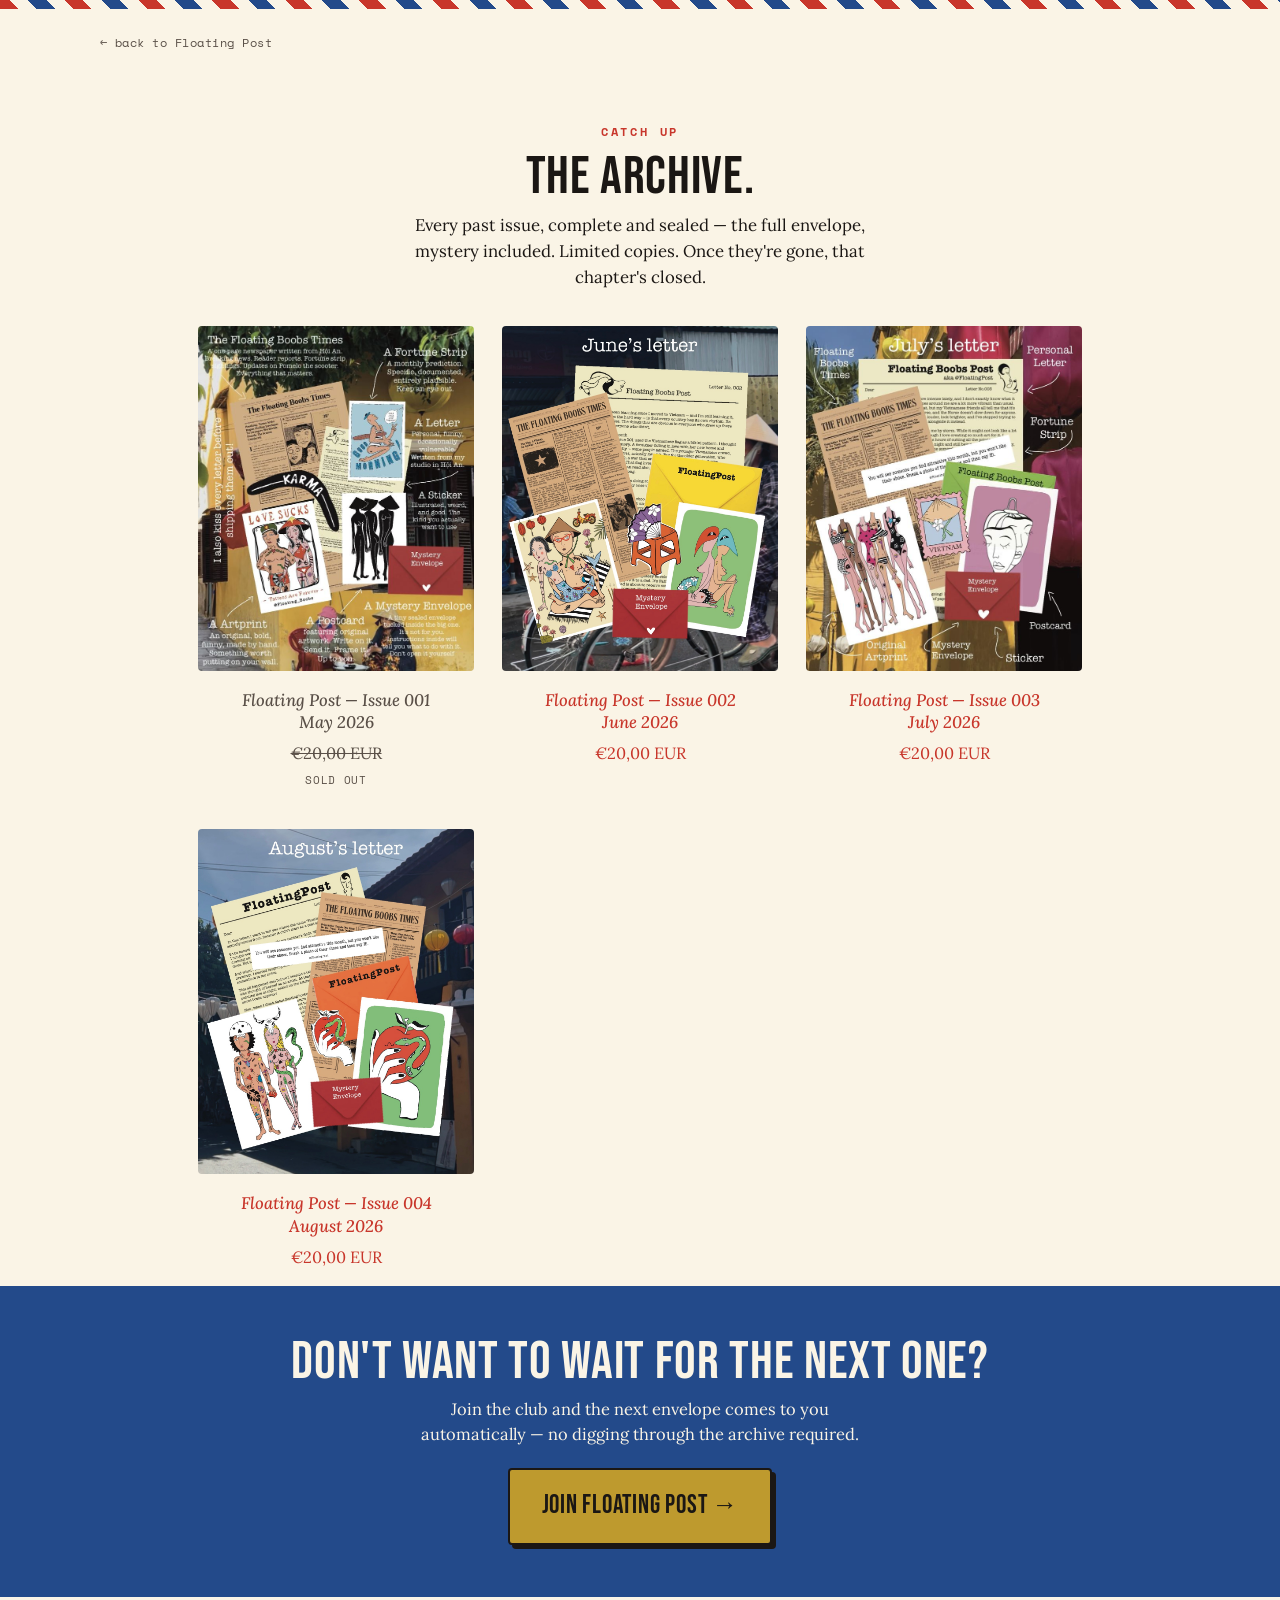
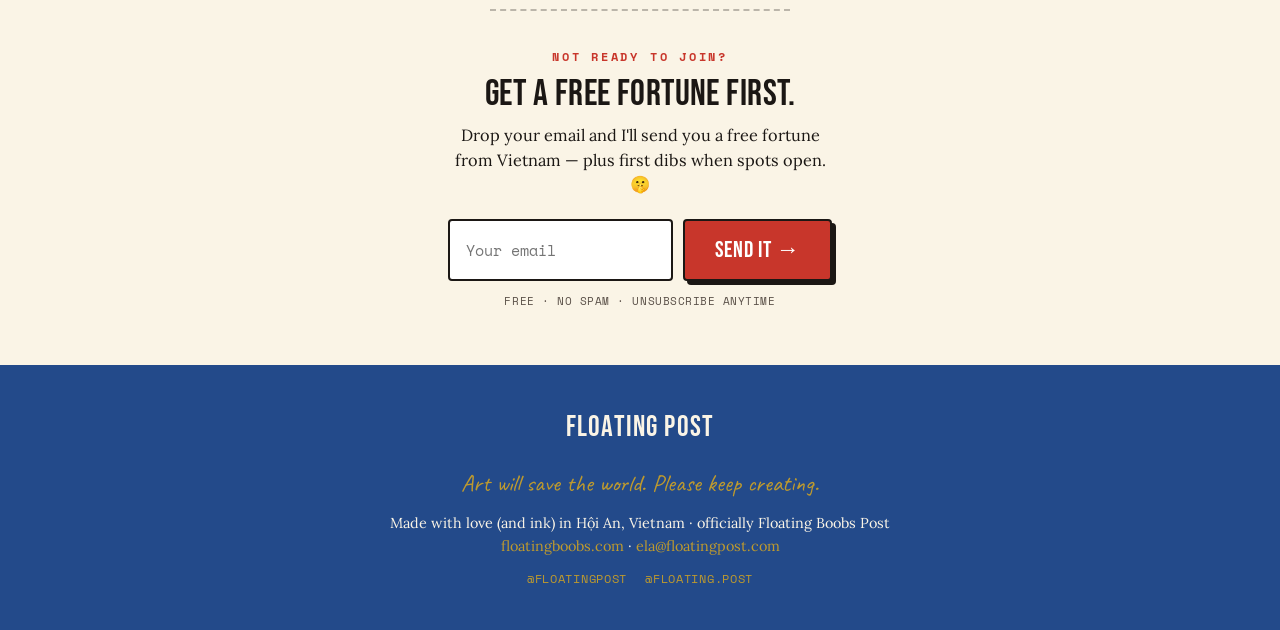
==== archive.html @ c18ba259 "Redesign archive grid to match Tiny Post shop layout Replaces the bordered, boxed-shadow archive car" ====
<!DOCTYPE html>
<html lang="en">
<head>
<meta charset="UTF-8">
<meta name="viewport" content="width=device-width, initial-scale=1.0">
<title>The Archive — past issues | Floating Post</title>
<meta name="description" content="Every past issue of Floating Post, complete and sealed — while stock lasts.">
<link rel="preconnect" href="https://fonts.googleapis.com">
<link rel="preconnect" href="https://fonts.gstatic.com" crossorigin>
<link href="https://fonts.googleapis.com/css2?family=Bebas+Neue&family=Caveat:wght@500;700&family=Lora:ital,wght@0,400;0,500;1,400&family=Space+Mono:wght@400;700&display=swap" rel="stylesheet">
<!-- Facebook Pixel -->
<script>
!function(f,b,e,v,n,t,s){if(f.fbq)return;n=f.fbq=function(){n.callMethod?
n.callMethod.apply(n,arguments):n.queue.push(arguments)};if(!f._fbq)f._fbq=n;
n.push=n;n.loaded=!0;n.version='2.0';n.queue=[];t=b.createElement(e);t.async=!0;
t.src=v;s=b.getElementsByTagName(e)[0];s.parentNode.insertBefore(t,s)}(window,document,'script',
'https://connect.facebook.net/en_US/fbevents.js');
fbq('init','4510568505845101');fbq('track','PageView');
</script>
<noscript><img height="1" width="1" style="display:none" src="https://www.facebook.com/tr?id=4510568505845101&ev=PageView&noscript=1"/></noscript>
<!-- End Facebook Pixel -->
<!-- Google Analytics -->
<script async src="https://www.googletagmanager.com/gtag/js?id=G-TF8GHZBKS1"></script>
<script>
window.dataLayer = window.dataLayer || [];
function gtag(){dataLayer.push(arguments);}
gtag('js', new Date());
gtag('config', 'G-TF8GHZBKS1');
</script>
<!-- End Google Analytics -->
<link rel="stylesheet" href="styles.css">
<style>
.back-link{display:inline-flex;align-items:center;gap:6px;font-family:'Space Mono',monospace;font-size:.78rem;letter-spacing:.04em;text-decoration:none;color:var(--soft);}
.back-link:hover{color:var(--red);}
.archive-bridge{background:var(--blue);color:var(--paper);padding:52px 0;text-align:center;}
.archive-bridge h2{color:var(--paper);margin:0 0 10px;}
.archive-bridge p{max-width:44ch;margin:0 auto 22px;font-size:1.03rem;line-height:1.5;}
</style>
</head>
<body>

<div class="airmail" aria-hidden="true"></div>

<div class="wrap" style="padding:18px 0 0;">
  <a class="back-link" href="index.html">← back to Floating Post</a>
</div>

<!-- ARCHIVE — past issues, sold individually while stock lasts -->
<!-- TO ADD A NEW ISSUE EACH MONTH: copy one .archive-card block below, update the image src,
     issue number, month, teaser line, stock count, and Stripe link. No CSS edit needed —
     the grid re-flows on its own as cards are added. -->
<section style="padding:60px 0 16px;" id="archive">
  <div class="wrap" style="max-width:980px;">
    <div style="text-align:center;margin-bottom:6px;">
      <span class="eyebrow">catch up</span>
      <h2 style="margin:8px 0 10px;">The Archive.</h2>
      <p style="max-width:48ch;margin:0 auto;font-size:1.05rem;line-height:1.55;">Every past issue, complete and sealed — the full envelope, mystery included. Limited copies. Once they're gone, that chapter's closed.</p>
    </div>

    <div class="archive-grid">

      <div class="archive-card archive-card--sold">
        <img class="archive-img" src="archive-001.jpg" alt="Floating Post Issue 001 contents — May 2026, sold out">
        <h3 class="archive-title">Floating Post — Issue 001<br>May 2026</h3>
        <p class="archive-price">&euro;20,00 EUR</p>
        <p class="archive-status">Sold out</p>
      </div>

      <a class="archive-card" href="https://buy.stripe.com/7sY7sM0uA4tccPR2YxcQU0m" target="_blank" data-checkout="archive-002">
        <img class="archive-img" src="archive-002.jpg" alt="Floating Post Issue 002 contents — June 2026">
        <h3 class="archive-title">Floating Post — Issue 002<br>June 2026</h3>
        <p class="archive-price">&euro;20,00 EUR</p>
      </a>

      <a class="archive-card" href="https://buy.stripe.com/9B66oIcdi5xg4jl7eNcQU0l" target="_blank" data-checkout="archive-003">
        <img class="archive-img" src="archive-003.jpg" alt="Floating Post Issue 003 contents — July 2026">
        <h3 class="archive-title">Floating Post — Issue 003<br>July 2026</h3>
        <p class="archive-price">&euro;20,00 EUR</p>
      </a>

      <a class="archive-card" href="https://buy.stripe.com/fZu8wQdhm7Fo0352YxcQU0k" target="_blank" data-checkout="archive-004">
        <img class="archive-img" src="archive-004.jpg" alt="Floating Post Issue 004 contents — August 2026">
        <h3 class="archive-title">Floating Post — Issue 004<br>August 2026</h3>
        <p class="archive-price">&euro;20,00 EUR</p>
      </a>

    </div>
  </div>
</section>

<!-- BRIDGE — pull archive browsers into the subscription -->
<section class="archive-bridge">
  <div class="wrap">
    <h2>Don't want to wait for the next one?</h2>
    <p>Join the club and the next envelope comes to you automatically — no digging through the archive required.</p>
    <a class="btn btn--gold" href="index.html#top" data-checkout="archive-to-subscribe">Join Floating Post →</a>
  </div>
</section>

<!-- QUIET EMAIL NET — the ONLY email form. demoted, below the buy. -->
<section style="background:var(--paper);padding:12px 0 56px;">
  <div class="wrap" style="max-width:480px;text-align:center;">
    <hr class="perf">
    <span class="eyebrow">not ready to join?</span>
    <h2 style="margin:8px 0 12px;white-space:nowrap;font-size:clamp(1.5rem,6.2vw,2.3rem);">Get a free fortune first.</h2>
    <p style="font-size:1.02rem;line-height:1.5;margin-bottom:22px;">Drop your email and I'll send you a free fortune from Vietnam — plus first dibs when spots open. 🤫</p>

    <!-- wired to Kit form 9627464 -->
    <form id="netform" class="net-form" action="https://app.kit.com/forms/9627464/subscriptions" method="post"
          style="display:flex;gap:10px;flex-wrap:wrap;justify-content:center;">
      <input type="email" name="email_address" required placeholder="Your email" aria-label="Your email"
             style="flex:1;min-width:180px;font-family:'Space Mono',monospace;font-size:.95rem;padding:14px 16px;border:2.5px solid var(--ink);border-radius:4px;background:#fff;color:var(--ink);">
      <button type="submit" class="btn btn--red">Send it →</button>
    </form>

    <div class="btn-sub" style="margin-top:12px;">free · no spam · unsubscribe anytime</div>
  </div>
</section>

<footer>
  <div class="fw">Floating Post</div>
  <p class="hand" style="margin-top:12px;font-size:1.5rem;color:var(--gold);">Art will save the world. Please keep creating.</p>
  <p style="margin-top:10px;">Made with love (and ink) in Hội An, Vietnam · officially Floating Boobs Post</p>
  <p><a href="https://floatingboobs.com">floatingboobs.com</a> · <a href="mailto:ela@floatingpost.com">ela@floatingpost.com</a></p>
  <div class="social">
    <a href="https://instagram.com/floatingpost" target="_blank">@floatingpost</a>
    <a href="https://tiktok.com/@floating.post" target="_blank">@floating.post</a>
  </div>
</footer>

<script>
  document.querySelectorAll('[data-checkout]').forEach(function(el){
    el.addEventListener('click',function(){ if(window.fbq) fbq('track','InitiateCheckout',{content_name:el.getAttribute('data-checkout')}); });
  });
  var nf=document.getElementById('netform');
  if(nf){nf.addEventListener('submit',function(){ if(window.fbq) fbq('track','Lead'); });}
</script>
</body>
</html>
---- styles.css ----
:root{--paper:#FAF4E6;--paper2:#F1E6CC;--ink:#1B1714;--soft:#5A5048;--red:#C8362B;--blue:#234A8A;--gold:#BE9A2E;--max:1080px;}
*,*::before,*::after{box-sizing:border-box;margin:0;padding:0;}
html{overflow-x:clip;}
body{font-family:'Lora',Georgia,serif;background:var(--paper);color:var(--ink);font-size:18px;line-height:1.6;-webkit-font-smoothing:antialiased;}
@supports(padding: max(0px)){
  body{padding-left:max(0px, env(safe-area-inset-left));padding-right:max(0px, env(safe-area-inset-right));}
}
img{max-width:100%;display:block;}
a{color:inherit;}
h1,h2{font-family:'Bebas Neue',Impact,sans-serif;font-weight:400;line-height:.9;letter-spacing:.012em;}
h1{font-size:clamp(3.4rem,9.5vw,6.4rem);}
h2{font-size:clamp(2.2rem,5vw,3.4rem);}
@media(max-width:600px){
  h1{font-size:clamp(2.4rem,8vw,3.4rem);}
  .eyebrow{letter-spacing:.12em;}
}
.wrap{max-width:var(--max);margin:0 auto;padding:0 48px;}
@media(max-width:860px){.wrap{padding:0 32px;}}
@media(max-width:600px){.wrap{padding:0 32px;}}
@media(max-width:400px){.wrap{padding:0 28px;}}
.eyebrow{font-family:'Space Mono',monospace;font-size:.72rem;letter-spacing:.24em;text-transform:uppercase;color:var(--red);font-weight:700;}
.hand{font-family:'Caveat',cursive;}
.hero-spec{font-family:'Space Mono',monospace;font-size:.82rem;letter-spacing:.05em;color:var(--soft);margin:12px 0 0;line-height:1.55;}
.hero-punch{font-family:'Caveat',cursive;font-size:1.75rem;color:var(--red);margin:8px 0 2px;line-height:1;}
.hero-intro{font-family:'Caveat',cursive;font-size:1.7rem;line-height:1.2;color:var(--ink);margin:14px 0 0;max-width:30ch;}

.airmail{height:9px;background:repeating-linear-gradient(45deg,var(--red) 0 13px,var(--paper) 13px 26px,var(--blue) 26px 39px,var(--paper) 39px 52px);}

/* nav */
nav{display:flex;align-items:center;justify-content:space-between;padding:16px 48px;max-width:var(--max);margin:0 auto;}
@media(max-width:860px){nav{padding:16px 32px;}}
@media(max-width:600px){nav{padding:14px 32px;}}
@media(max-width:400px){nav{padding:12px 28px;}}
.wordmark{font-family:'Bebas Neue',sans-serif;font-size:1.6rem;letter-spacing:.05em;text-decoration:none;line-height:1;}
.wordmark small{display:block;font-family:'Space Mono',monospace;font-size:.5rem;letter-spacing:.16em;color:var(--soft);text-transform:uppercase;margin-top:2px;}
.hero-title{font-family:'Bebas Neue',sans-serif;font-size:clamp(2.4rem,7vw,3.6rem);line-height:.92;letter-spacing:.02em;margin:0 0 4px;color:var(--ink);}
.linkcta{font-family:'Space Mono',monospace;font-weight:700;font-size:.82rem;letter-spacing:.04em;text-decoration:none;border-bottom:2px solid var(--red);padding-bottom:2px;}

/* buttons */
.btn{display:inline-flex;align-items:center;justify-content:center;gap:.4em;font-family:'Bebas Neue',sans-serif;font-size:1.45rem;letter-spacing:.03em;text-decoration:none;cursor:pointer;border:2.5px solid var(--ink);padding:15px 30px;border-radius:4px;background:var(--paper);color:var(--ink);transition:transform .12s,box-shadow .12s;box-shadow:4px 4px 0 var(--ink);}
.btn:hover{transform:translate(-2px,-2px);box-shadow:6px 6px 0 var(--ink);}
.btn:active{transform:translate(2px,2px);box-shadow:1px 1px 0 var(--ink);}
.btn:focus-visible{outline:3px solid var(--blue);outline-offset:3px;}
.btn--red{background:var(--red);color:#fff;}
.btn--gold{background:var(--gold);color:var(--ink);font-size:1.6rem;padding:16px 32px;}
.btn-sub{font-family:'Space Mono',monospace;font-size:.66rem;letter-spacing:.05em;color:var(--soft);margin-top:8px;text-transform:uppercase;}

/* hero */
.hero{padding-top:40px;padding-bottom:60px;}
.hero-grid{display:grid;grid-template-columns:1.08fr .92fr;gap:48px;align-items:center;}
.hero h1 .red{color:var(--red);}
.hero-lead{font-size:1.22rem;line-height:1.5;max-width:34ch;margin:.45em 0 1.2em;}

/* envelope capture (signature) */
.envelope{position:relative;background:#fff;border:2.5px solid var(--ink);border-radius:5px;box-shadow:7px 7px 0 var(--ink);padding:22px;max-width:480px;}
.envelope::before{content:"";position:absolute;inset:7px;border:1.5px dashed rgba(27,23,20,.25);border-radius:3px;pointer-events:none;}
.env-stamp{position:absolute;top:-14px;right:18px;width:62px;height:74px;background:var(--red);color:#fff;border:2px dashed #fff;outline:2.5px solid var(--ink);display:flex;flex-direction:column;align-items:center;justify-content:center;transform:rotate(4deg);font-family:'Bebas Neue',sans-serif;line-height:.85;text-align:center;}
.env-stamp b{font-size:1.5rem;}
.env-stamp span{font-family:'Space Mono',monospace;font-size:.42rem;letter-spacing:.1em;margin-top:3px;}
.env-label{font-family:'Caveat',cursive;font-size:1.5rem;margin-bottom:10px;}
.hero-secondary{margin-top:16px;font-size:.98rem;}
.hero-secondary a{color:var(--red);font-weight:600;text-decoration:underline;text-underline-offset:3px;}

.hero-img-wrap{position:relative;}
.hero-img{border:3px solid var(--ink);box-shadow:10px 10px 0 var(--ink);width:100%;object-fit:cover;}
.hero-tag{position:absolute;bottom:-15px;left:-12px;background:var(--paper);border:2.5px solid var(--ink);font-family:'Space Mono',monospace;font-size:.64rem;font-weight:700;text-transform:uppercase;letter-spacing:.08em;padding:7px 11px;transform:rotate(-2deg);}
.postmark{position:absolute;top:-26px;right:-14px;width:112px;height:112px;transform:rotate(8deg);}
.postmark text{font-family:'Space Mono',monospace;font-weight:700;fill:var(--blue);}

@media(max-width:860px){
  .hero-grid{grid-template-columns:1fr;gap:28px;}
  .hero-img-wrap{order:-1;max-width:440px;margin:0 auto;}
  .hero-img{max-height:42vh;object-position:center 20%;}
  .postmark{right:6px;top:-22px;}
  .hero-lead{max-width:none;}
}
@media(max-width:560px){
  body{font-size:17px;}
  .hero{padding:28px 0 48px;}
  .hero-lead{font-size:1.05rem;word-break:break-word;overflow-wrap:break-word;}
  .net-form .btn{width:100%;}
  .net-form input{min-width:0;width:100%;}
  .net-form{flex-direction:column;}
  .envelope{padding:18px 16px;}
  .btn{padding:14px 20px;}
  .btn--gold{font-size:1.3rem;padding:14px 20px;}
}

/* price */
.pricing{background:var(--blue);color:var(--paper);padding:70px 0;}
.price-card{max-width:720px;margin:0 auto;background:var(--paper);color:var(--ink);border-radius:6px;display:grid;grid-template-columns:1fr 1fr;overflow:hidden;box-shadow:8px 8px 0 rgba(0,0,0,.35);}
.price-left{padding:32px 28px;}
.price-amt{font-family:'Bebas Neue',sans-serif;font-size:5.2rem;line-height:.8;}
.price-amt sup{font-size:1.9rem;vertical-align:super;}
.price-cad{font-family:'Space Mono',monospace;font-size:.72rem;letter-spacing:.08em;text-transform:uppercase;color:var(--soft);margin-top:6px;}
.price-feat{list-style:none;margin-top:16px;}
.price-feat li{font-size:.95rem;padding:7px 0;border-bottom:1px dotted var(--ink);display:flex;gap:10px;}
.price-feat li::before{content:"✶";color:var(--gold);}
.price-right{padding:32px 28px;background:var(--paper2);border-left:3px solid var(--ink);text-align:center;display:flex;flex-direction:column;justify-content:center;}
.badge{font-family:'Space Mono',monospace;font-size:.66rem;letter-spacing:.08em;text-transform:uppercase;color:var(--red);border:2px solid var(--red);padding:5px 10px;display:inline-block;margin:0 auto 16px;border-radius:3px;}
.guarantee{margin-top:16px;border-left:3px solid var(--gold);padding-left:14px;font-size:.9rem;text-align:left;}
.price-try{margin-top:16px;padding-top:16px;border-top:2px solid var(--ink);}
@media(max-width:680px){.price-card{grid-template-columns:1fr;}.price-right{border-left:none;border-top:3px solid var(--ink);}.price-amt{font-size:4.2rem;}}
@media(max-width:480px){.price-left{padding:24px 18px;}.price-right{padding:24px 18px;}}

/* consolidated offer card (box + payment in one) */
.offer-card{max-width:500px;margin:0 auto;background:var(--paper);color:var(--ink);border-radius:6px;padding:30px 30px 32px;box-shadow:8px 8px 0 rgba(0,0,0,.35);text-align:center;}
.offer-card .price-feat{text-align:left;margin:0;}
.offer-card .price-feat li:last-child{border-bottom:none;}
.offer-meta{font-family:'Space Mono',monospace;font-size:.72rem;letter-spacing:.06em;text-transform:uppercase;color:var(--soft);margin:16px 0 6px;}
.offer-card .badge{margin:14px auto 16px;}
.offer-try{margin-top:20px;padding-top:16px;border-top:1px dotted var(--ink);font-size:.92rem;}
.offer-try a{color:var(--red);font-weight:600;text-decoration:underline;text-underline-offset:3px;}
@media(max-width:480px){.offer-card{padding:24px 20px 28px;}}

footer{background:var(--blue);color:var(--paper);text-align:center;padding:40px 24px;font-size:.9rem;}
@media(max-width:480px){footer{padding:32px 20px;}}
footer a{color:var(--gold);text-decoration:none;}
footer .fw{font-family:'Bebas Neue',sans-serif;font-size:1.8rem;letter-spacing:.04em;}
.social{display:inline-flex;gap:18px;font-family:'Space Mono',monospace;font-size:.74rem;letter-spacing:.06em;text-transform:uppercase;margin-top:12px;}
@media(prefers-reduced-motion:reduce){.btn{transition:none;}}

/* slideshow */
.hero-slideshow{padding-top:32px;}
.hero-row{display:grid;grid-template-columns:1fr .82fr;gap:48px;align-items:center;}
.hero-copy{text-align:left;}
.hero-copy h1{font-size:clamp(1.9rem,3.2vw,2.9rem);line-height:.95;}
.hero-copy .hero-lead{max-width:42ch;margin:14px 0 22px;}
.hero-cta{display:flex;flex-direction:column;gap:9px;align-items:flex-start;}
.hero-feat{max-width:340px;margin:10px 0 0;}
.hero-feat li{font-size:.9rem;padding:6px 0;}
@media(max-width:860px){.hero-feat{margin:10px auto 0;text-align:left;}}
.hero-cta .btn{width:100%;max-width:270px;font-size:1.05rem;padding:10px 20px;box-shadow:3px 3px 0 var(--ink);}
.hero-cta .btn--gold{font-size:1.1rem;padding:11px 20px;}
.hero-envelopes{display:flex;flex-direction:row;gap:6px;flex-wrap:nowrap;align-items:flex-start;justify-content:flex-start;}
.hero-env{display:block;flex:1 1 0;max-width:none;min-width:0;line-height:0;transition:transform .12s;}
.hero-env img{width:100%;height:auto;display:block;}
.hero-env--4th{display:none;}
.hero-env:hover{transform:translateY(-3px);}
.hero-env:active{transform:translateY(0);}
.hero-cta .btn:hover{box-shadow:5px 5px 0 var(--ink);}
@media(max-width:860px){
  .hero-row{grid-template-columns:1fr;gap:30px;}
  .hero-copy{text-align:center;max-width:600px;margin:0 auto;}
  .hero-copy .hero-lead{margin-left:auto;margin-right:auto;}
  .hero-cta{align-items:center;}
  .hero-cta .btn{max-width:320px;}
  .hero-envelopes{flex-direction:row;flex-wrap:wrap;justify-content:center;gap:8px;}
  .hero-env{flex:0 0 46%;max-width:46%;}
  .hero-env--4th{display:block;}
}
.slideshow{position:relative;max-width:420px;margin:0 auto;}
.slideshow-frame{position:relative;background:var(--paper2);overflow:hidden;border-radius:3px;aspect-ratio:4/5;}
.ship-notice{font-family:'Space Mono',monospace;font-size:.74rem;line-height:1.5;letter-spacing:.02em;text-align:center;color:var(--ink);background:var(--paper2);border-radius:6px;padding:9px 12px;margin-bottom:14px;}
.ship-notice b{color:var(--red);}
.slides{display:flex;height:100%;overflow-x:auto;overflow-y:hidden;touch-action:pan-x;overscroll-behavior-x:contain;scroll-snap-type:x mandatory;-webkit-overflow-scrolling:touch;scroll-behavior:smooth;scrollbar-width:none;-ms-overflow-style:none;}
.slides::-webkit-scrollbar{display:none;}
.slide{flex:0 0 100%;width:100%;min-width:0;max-width:100%;height:100%;box-sizing:border-box;scroll-snap-align:start;scroll-snap-stop:always;}
.slide img,.slide video{width:100%;height:100%;object-fit:cover;background:var(--paper2);display:block;-webkit-user-drag:none;user-select:none;pointer-events:none;}
.slide-cap{position:absolute;left:0;right:0;bottom:0;background:linear-gradient(transparent,rgba(27,23,20,.82));color:var(--paper);font-family:'Space Mono',monospace;font-size:.7rem;letter-spacing:.05em;text-transform:uppercase;padding:34px 16px 14px;}
.slide-nav{position:absolute;top:50%;transform:translateY(-50%);background:var(--paper);border:2.5px solid var(--ink);width:40px;height:40px;border-radius:50%;font-family:'Bebas Neue',sans-serif;font-size:1.5rem;line-height:1;cursor:pointer;display:flex;align-items:center;justify-content:center;box-shadow:3px 3px 0 var(--ink);z-index:3;color:var(--ink);}
.slide-nav:active{box-shadow:1px 1px 0 var(--ink);}
.slide-nav.prev{left:8px;}.slide-nav.next{right:8px;}
.dots{display:flex;gap:9px;justify-content:center;margin-top:18px;}
.dot{width:11px;height:11px;border-radius:50%;border:2px solid var(--ink);background:transparent;cursor:pointer;padding:0;transition:background .2s;}
.dot[aria-selected="true"]{background:var(--red);border-color:var(--red);}
.slideshow .postmark{position:absolute;top:-26px;right:-14px;z-index:4;}
.slideshow .hero-tag{bottom:auto;top:-15px;left:-12px;z-index:4;}
@media(max-width:600px){.slide-nav{width:34px;height:34px;font-size:1.2rem;}}

/* feeling-beat layout */
.smell-grid{display:grid;grid-template-columns:1.1fr .9fr;gap:44px;align-items:start;margin-top:34px;}
.smell-story p{font-size:1.12rem;line-height:1.62;margin-bottom:14px;}
.smell-story p:last-child{margin-bottom:0;}
.inside-card{background:var(--paper);border:2.5px solid var(--ink);border-radius:6px;box-shadow:6px 6px 0 var(--ink);padding:22px 26px 24px;}
.inside-card h3{font-family:'Bebas Neue',sans-serif;font-weight:400;font-size:1.7rem;letter-spacing:.02em;margin-bottom:8px;}
.inside-card .price-feat{margin:0;}
.inside-card .price-feat li:last-child{border-bottom:none;}

/* gift box */
.gift-section{padding:60px 0;}
.gift-card{background:var(--paper);border:2.5px solid var(--ink);border-radius:6px;box-shadow:8px 8px 0 rgba(0,0,0,.35);padding:34px 40px 38px;display:grid;grid-template-columns:1.05fr .95fr;gap:40px;align-items:start;}
.gift-col--text{text-align:left;}
.gift-col--buy{text-align:center;display:flex;flex-direction:column;align-items:center;justify-content:center;}
.gift-card h2{margin:8px 0 14px;font-size:clamp(2.4rem,5vw,3.6rem);}
.gift-card h2 .red{color:var(--red);}
.gift-card p.gift-lead{font-size:1.05rem;line-height:1.55;margin:0 0 16px;}
.gift-card p.gift-sub{font-family:'Space Mono',monospace;font-size:.78rem;letter-spacing:.03em;color:var(--soft);margin:14px 0 0;max-width:320px;}
.gift-details{list-style:none;text-align:left;margin:0;}
.gift-details li{font-size:.92rem;padding:7px 0;border-bottom:1px dotted var(--ink);display:flex;gap:10px;align-items:center;}
.gift-details li::before{content:"✶";color:var(--gold);flex-shrink:0;}
.gift-details li:last-child{border-bottom:none;}
.gift-options{display:flex;gap:10px;justify-content:center;margin-bottom:22px;flex-wrap:wrap;}
.gift-opt{font-family:'Space Mono',monospace;font-size:.85rem;letter-spacing:.03em;background:var(--paper2);border:2.5px solid var(--ink);border-radius:4px;padding:12px 20px;cursor:pointer;transition:background .12s,transform .12s;}
.gift-opt[aria-pressed="true"]{background:var(--gold);}
.gift-opt:active{transform:translate(1px,1px);}
.gift-opt b{display:block;font-family:'Bebas Neue',sans-serif;font-size:1.2rem;letter-spacing:.02em;margin-top:2px;}
.gift-opt.gift-opt--sticker{padding:8px;background:transparent;border:none;}
.gift-opt.gift-opt--sticker img{display:block;width:150px;height:auto;border-radius:6px;transition:transform .12s;}
.gift-opt.gift-opt--sticker[aria-pressed="true"] img{outline:3px solid var(--gold);outline-offset:2px;}
.gift-opt.gift-opt--sticker:active img{transform:translate(1px,1px);}
@media(max-width:760px){
  .gift-card{grid-template-columns:1fr;gap:24px;text-align:center;}
  .gift-col--text{text-align:center;}
  .gift-details{max-width:340px;margin:0 auto;}
}
@media(max-width:480px){.gift-card{padding:26px 20px 28px;}
  .gift-options{flex-wrap:nowrap;gap:8px;}
  .gift-opt.gift-opt--sticker{flex:1;padding:4px;min-width:0;}
  .gift-opt.gift-opt--sticker img{width:100%;}}
.manifesto{max-width:620px;margin:38px auto 0;text-align:center;font-style:italic;font-size:1.08rem;line-height:1.6;color:var(--soft);}
.perf{border:none;border-top:2px dashed var(--ink);opacity:.28;max-width:300px;margin:0 auto 30px;}
@media(max-width:760px){.smell-grid{grid-template-columns:1fr;gap:24px;}}

/* FAQ */
.faq{border-bottom:1px dotted var(--ink);padding:4px 0;}
.faq summary{font-family:'Space Mono',monospace;font-weight:700;font-size:.92rem;letter-spacing:.02em;padding:14px 4px;cursor:pointer;list-style:none;display:flex;justify-content:space-between;align-items:center;gap:12px;}
.faq summary::-webkit-details-marker{display:none;}
.faq summary::after{content:"+";font-family:'Bebas Neue',sans-serif;font-size:1.4rem;color:var(--red);flex-shrink:0;}
.faq[open] summary::after{content:"–";}
.faq p{font-size:.98rem;line-height:1.6;padding:0 4px 16px;color:var(--soft);}

/* maker section (face moved down) */
.maker-grid{display:grid;grid-template-columns:.9fr 1.1fr;gap:42px;align-items:center;}
.maker-grid .hero-img-wrap{max-width:420px;}
.maker-grid .hero-img{max-height:none;}
@media(max-width:760px){.maker-grid{grid-template-columns:1fr;gap:26px;}.maker-grid .hero-img-wrap{order:-1;margin:0 auto;}}

/* archive — past issues, sold individually (plain shop-grid style) */
.archive-grid{display:grid;grid-template-columns:repeat(auto-fit,minmax(260px,1fr));gap:40px 28px;margin-top:36px;}
.archive-card{display:block;text-decoration:none;color:inherit;text-align:center;}
.archive-img{width:100%;aspect-ratio:4/5;object-fit:cover;display:block;border-radius:4px;}
.archive-title{font-family:'Lora',Georgia,serif;font-style:italic;font-weight:500;font-size:1.05rem;line-height:1.35;color:var(--red);margin:18px 0 6px;}
.archive-price{font-family:'Lora',Georgia,serif;font-size:1.02rem;color:var(--red);margin:0;}
.archive-card--sold .archive-title,.archive-card--sold .archive-price{color:var(--soft);}
.archive-card--sold .archive-price{text-decoration:line-through;}
.archive-status{font-family:'Space Mono',monospace;font-size:.68rem;letter-spacing:.06em;text-transform:uppercase;color:var(--soft);margin-top:6px;}
@media(max-width:520px){
  .archive-grid{grid-template-columns:1fr 1fr;gap:32px 16px;}
  .archive-title{font-size:.92rem;margin:12px 0 5px;}
  .archive-price{font-size:.92rem;}
}

/* archive teaser card (homepage) */
.home-archive-card{background:var(--paper);border:2.5px solid var(--ink);border-radius:6px;box-shadow:8px 8px 0 rgba(0,0,0,.35);padding:28px;display:grid;grid-template-columns:.8fr 1.2fr;gap:32px;align-items:center;text-align:left;}
.home-archive-img{border:2.5px solid var(--ink);border-radius:4px;box-shadow:5px 5px 0 var(--ink);aspect-ratio:4/5;object-fit:cover;transform:rotate(-2deg);}
@media(max-width:600px){
  .home-archive-card{grid-template-columns:1fr;text-align:center;padding:24px 20px;}
  .home-archive-img{max-width:180px;margin:0 auto;transform:none;}
}
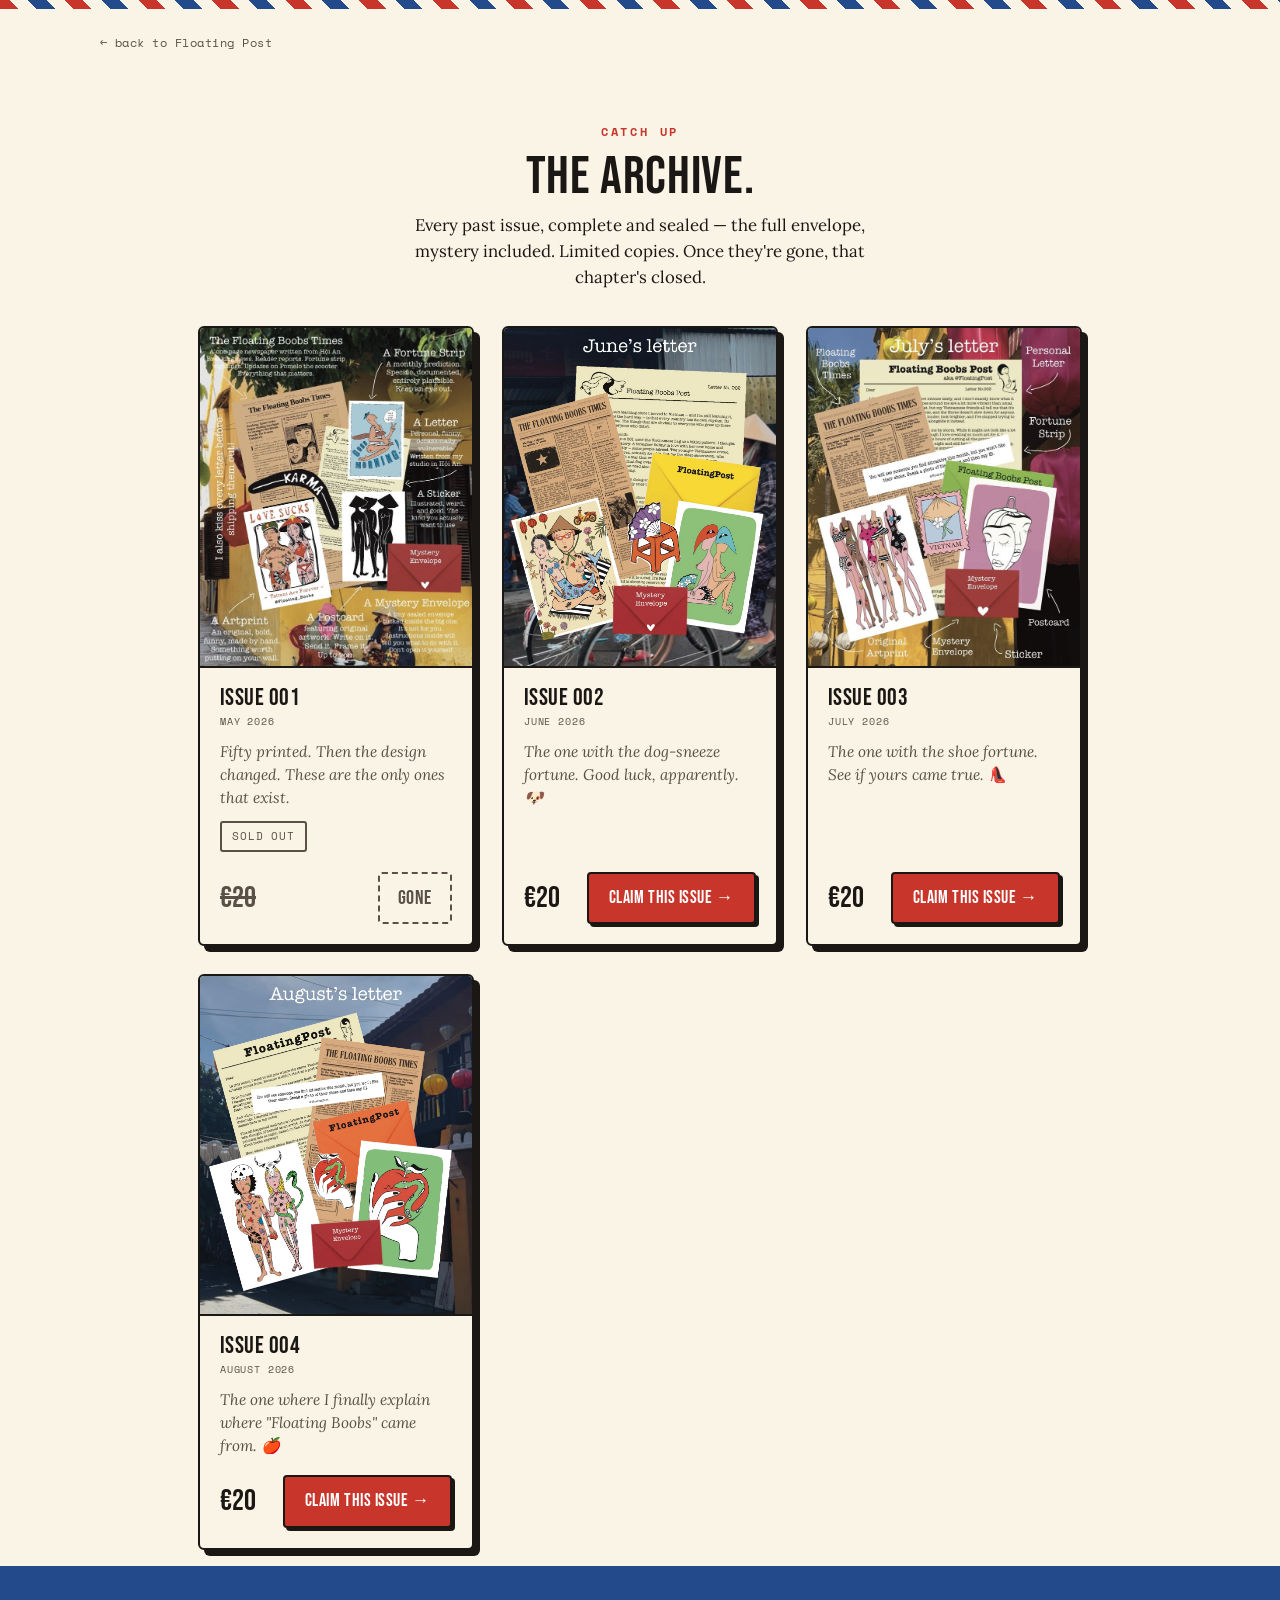
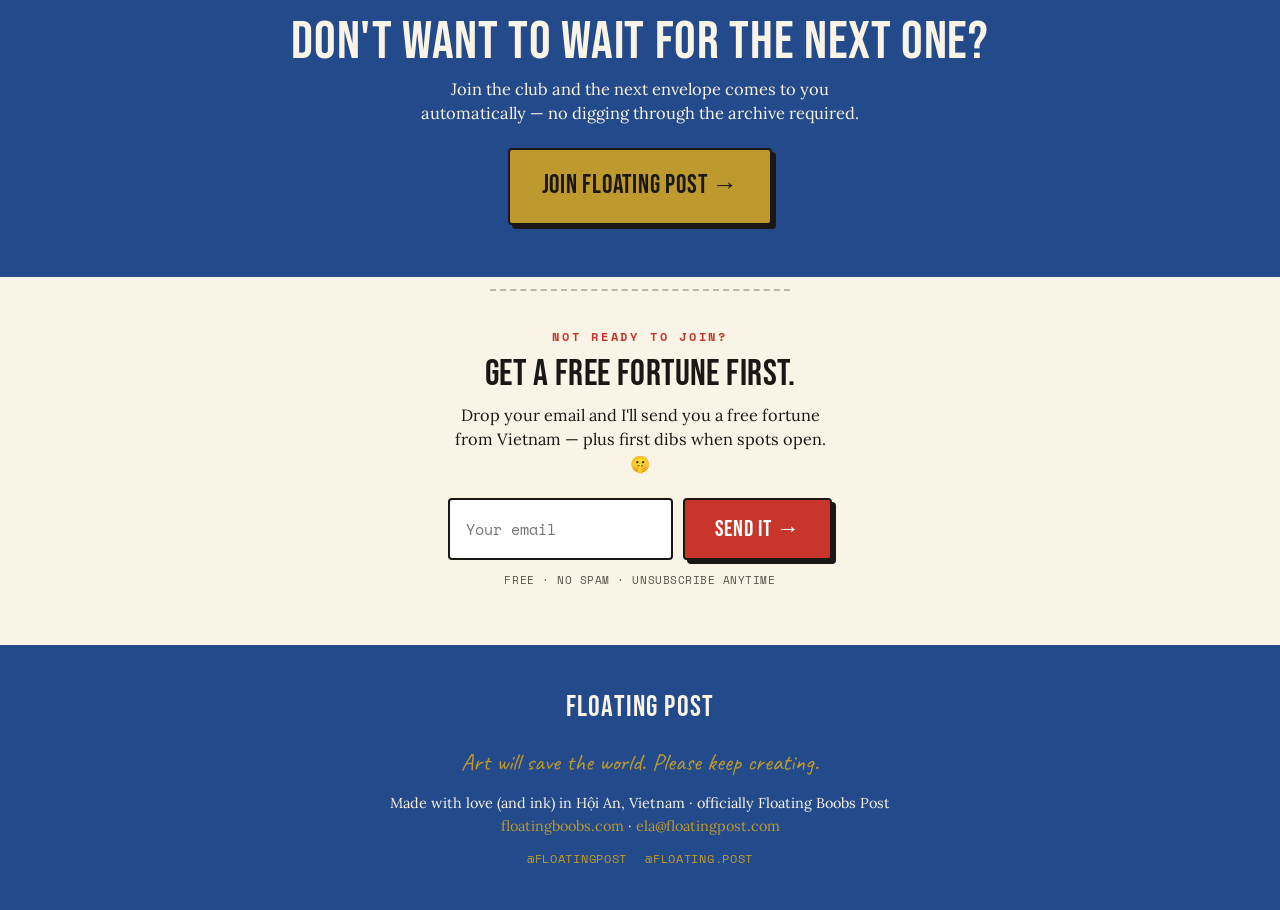
==== commit 81742bb2: "Split archive layout: bordered cards on desktop, shop-style on mobile Restores the original bordered" ====
--- a/archive.html
+++ b/archive.html
@@ -57,31 +57,90 @@
       <p style="max-width:48ch;margin:0 auto;font-size:1.05rem;line-height:1.55;">Every past issue, complete and sealed — the full envelope, mystery included. Limited copies. Once they're gone, that chapter's closed.</p>
     </div>
 
-    <div class="archive-grid">
+    <!-- desktop: bordered cards with teaser copy and a separate buy button -->
+    <div class="archive-grid archive-grid--desktop">
 
       <div class="archive-card archive-card--sold">
         <img class="archive-img" src="archive-001.jpg" alt="Floating Post Issue 001 contents — May 2026, sold out">
-        <h3 class="archive-title">Floating Post — Issue 001<br>May 2026</h3>
-        <p class="archive-price">&euro;20,00 EUR</p>
-        <p class="archive-status">Sold out</p>
+        <div class="archive-body">
+          <span class="archive-issue">Issue 001</span>
+          <span class="archive-month">May 2026</span>
+          <p class="archive-teaser">Fifty printed. Then the design changed. These are the only ones that exist.</p>
+          <span class="badge">Sold out</span>
+          <div class="archive-buy-row">
+            <span class="archive-price">&euro;20</span>
+            <span class="archive-gone">Gone</span>
+          </div>
+        </div>
       </div>
 
-      <a class="archive-card" href="https://buy.stripe.com/7sY7sM0uA4tccPR2YxcQU0m" target="_blank" data-checkout="archive-002">
+      <div class="archive-card">
         <img class="archive-img" src="archive-002.jpg" alt="Floating Post Issue 002 contents — June 2026">
-        <h3 class="archive-title">Floating Post — Issue 002<br>June 2026</h3>
-        <p class="archive-price">&euro;20,00 EUR</p>
+        <div class="archive-body">
+          <span class="archive-issue">Issue 002</span>
+          <span class="archive-month">June 2026</span>
+          <p class="archive-teaser">The one with the dog-sneeze fortune. Good luck, apparently. 🐶</p>
+          <div class="archive-buy-row">
+            <span class="archive-price">&euro;20</span>
+            <a class="btn btn--red" href="https://buy.stripe.com/7sY7sM0uA4tccPR2YxcQU0m" target="_blank" data-checkout="archive-002">Claim this issue &rarr;</a>
+          </div>
+        </div>
+      </div>
+
+      <div class="archive-card">
+        <img class="archive-img" src="archive-003.jpg" alt="Floating Post Issue 003 contents — July 2026">
+        <div class="archive-body">
+          <span class="archive-issue">Issue 003</span>
+          <span class="archive-month">July 2026</span>
+          <p class="archive-teaser">The one with the shoe fortune. See if yours came true. 👠</p>
+          <div class="archive-buy-row">
+            <span class="archive-price">&euro;20</span>
+            <a class="btn btn--red" href="https://buy.stripe.com/9B66oIcdi5xg4jl7eNcQU0l" target="_blank" data-checkout="archive-003">Claim this issue &rarr;</a>
+          </div>
+        </div>
+      </div>
+
+      <div class="archive-card">
+        <img class="archive-img" src="archive-004.jpg" alt="Floating Post Issue 004 contents — August 2026">
+        <div class="archive-body">
+          <span class="archive-issue">Issue 004</span>
+          <span class="archive-month">August 2026</span>
+          <p class="archive-teaser">The one where I finally explain where "Floating Boobs" came from. 🍎</p>
+          <div class="archive-buy-row">
+            <span class="archive-price">&euro;20</span>
+            <a class="btn btn--red" href="https://buy.stripe.com/fZu8wQdhm7Fo0352YxcQU0k" target="_blank" data-checkout="archive-004">Claim this issue &rarr;</a>
+          </div>
+        </div>
+      </div>
+
+    </div>
+
+    <!-- mobile: plain shop-style layout, image + title + price -->
+    <div class="shop-grid">
+
+      <div class="shop-card shop-card--sold">
+        <img class="shop-img" src="archive-001.jpg" alt="Floating Post Issue 001 contents — May 2026, sold out">
+        <h3 class="shop-title">Floating Post — Issue 001<br>May 2026</h3>
+        <p class="shop-price">&euro;20,00 EUR</p>
+        <p class="shop-status">Sold out</p>
+      </div>
+
+      <a class="shop-card" href="https://buy.stripe.com/7sY7sM0uA4tccPR2YxcQU0m" target="_blank" data-checkout="archive-002">
+        <img class="shop-img" src="archive-002.jpg" alt="Floating Post Issue 002 contents — June 2026">
+        <h3 class="shop-title">Floating Post — Issue 002<br>June 2026</h3>
+        <p class="shop-price">&euro;20,00 EUR</p>
       </a>
 
-      <a class="archive-card" href="https://buy.stripe.com/9B66oIcdi5xg4jl7eNcQU0l" target="_blank" data-checkout="archive-003">
-        <img class="archive-img" src="archive-003.jpg" alt="Floating Post Issue 003 contents — July 2026">
-        <h3 class="archive-title">Floating Post — Issue 003<br>July 2026</h3>
-        <p class="archive-price">&euro;20,00 EUR</p>
+      <a class="shop-card" href="https://buy.stripe.com/9B66oIcdi5xg4jl7eNcQU0l" target="_blank" data-checkout="archive-003">
+        <img class="shop-img" src="archive-003.jpg" alt="Floating Post Issue 003 contents — July 2026">
+        <h3 class="shop-title">Floating Post — Issue 003<br>July 2026</h3>
+        <p class="shop-price">&euro;20,00 EUR</p>
       </a>
 
-      <a class="archive-card" href="https://buy.stripe.com/fZu8wQdhm7Fo0352YxcQU0k" target="_blank" data-checkout="archive-004">
-        <img class="archive-img" src="archive-004.jpg" alt="Floating Post Issue 004 contents — August 2026">
-        <h3 class="archive-title">Floating Post — Issue 004<br>August 2026</h3>
-        <p class="archive-price">&euro;20,00 EUR</p>
+      <a class="shop-card" href="https://buy.stripe.com/fZu8wQdhm7Fo0352YxcQU0k" target="_blank" data-checkout="archive-004">
+        <img class="shop-img" src="archive-004.jpg" alt="Floating Post Issue 004 contents — August 2026">
+        <h3 class="shop-title">Floating Post — Issue 004<br>August 2026</h3>
+        <p class="shop-price">&euro;20,00 EUR</p>
       </a>
 
     </div>
--- a/styles.css
+++ b/styles.css
@@ -226,19 +226,37 @@
 .maker-grid .hero-img{max-height:none;}
 @media(max-width:760px){.maker-grid{grid-template-columns:1fr;gap:26px;}.maker-grid .hero-img-wrap{order:-1;margin:0 auto;}}
 
-/* archive — past issues, sold individually (plain shop-grid style) */
-.archive-grid{display:grid;grid-template-columns:repeat(auto-fit,minmax(260px,1fr));gap:40px 28px;margin-top:36px;}
-.archive-card{display:block;text-decoration:none;color:inherit;text-align:center;}
-.archive-img{width:100%;aspect-ratio:4/5;object-fit:cover;display:block;border-radius:4px;}
-.archive-title{font-family:'Lora',Georgia,serif;font-style:italic;font-weight:500;font-size:1.05rem;line-height:1.35;color:var(--red);margin:18px 0 6px;}
-.archive-price{font-family:'Lora',Georgia,serif;font-size:1.02rem;color:var(--red);margin:0;}
-.archive-card--sold .archive-title,.archive-card--sold .archive-price{color:var(--soft);}
-.archive-card--sold .archive-price{text-decoration:line-through;}
-.archive-status{font-family:'Space Mono',monospace;font-size:.68rem;letter-spacing:.06em;text-transform:uppercase;color:var(--soft);margin-top:6px;}
+/* archive — past issues, sold individually */
+/* desktop: bordered cards with teaser copy + separate buy button */
+.archive-grid{display:grid;grid-template-columns:repeat(auto-fit,minmax(260px,1fr));gap:28px;margin-top:36px;}
+.archive-card{background:var(--paper);border:2.5px solid var(--ink);border-radius:6px;box-shadow:6px 6px 0 var(--ink);overflow:hidden;display:flex;flex-direction:column;}
+.archive-img{width:100%;aspect-ratio:4/5;object-fit:cover;display:block;border-bottom:2.5px solid var(--ink);}
+.archive-body{padding:18px 20px 20px;display:flex;flex-direction:column;flex:1;}
+.archive-issue{font-family:'Bebas Neue',sans-serif;font-size:1.5rem;letter-spacing:.02em;line-height:1;}
+.archive-month{display:block;font-family:'Space Mono',monospace;font-size:.64rem;letter-spacing:.08em;text-transform:uppercase;color:var(--soft);margin:4px 0 10px;}
+.archive-teaser{font-size:.96rem;line-height:1.5;margin-bottom:12px;font-style:italic;color:var(--soft);}
+.archive-card .badge{margin:0 0 14px;align-self:flex-start;}
+.archive-buy-row{display:flex;align-items:center;justify-content:space-between;gap:12px;margin-top:auto;padding-top:6px;}
+.archive-price{font-family:'Bebas Neue',sans-serif;font-size:1.9rem;}
+.archive-card--sold .badge{color:var(--soft);border-color:var(--soft);}
+.archive-card--sold .archive-price{color:var(--soft);text-decoration:line-through;}
+.archive-gone{font-family:'Bebas Neue',sans-serif;font-size:1.25rem;letter-spacing:.03em;color:var(--soft);border:2.5px dashed var(--soft);border-radius:4px;padding:8px 18px;}
+.archive-card .btn{font-size:1.1rem;padding:10px 20px;box-shadow:3px 3px 0 var(--ink);}
+.archive-card .btn:hover{box-shadow:5px 5px 0 var(--ink);}
+
+/* mobile: plain shop-style layout, image + title + price */
+.shop-grid{display:none;}
+.shop-card{display:block;text-decoration:none;color:inherit;text-align:center;}
+.shop-img{width:100%;aspect-ratio:4/5;object-fit:cover;display:block;border-radius:4px;}
+.shop-title{font-family:'Lora',Georgia,serif;font-style:italic;font-weight:500;font-size:.92rem;line-height:1.35;color:var(--ink);margin:12px 0 5px;}
+.shop-price{font-family:'Lora',Georgia,serif;font-size:.92rem;color:var(--ink);margin:0;}
+.shop-card--sold .shop-title,.shop-card--sold .shop-price{color:var(--soft);}
+.shop-card--sold .shop-price{text-decoration:line-through;}
+.shop-status{font-family:'Space Mono',monospace;font-size:.68rem;letter-spacing:.06em;text-transform:uppercase;color:var(--soft);margin-top:6px;}
+
 @media(max-width:520px){
-  .archive-grid{grid-template-columns:1fr 1fr;gap:32px 16px;}
-  .archive-title{font-size:.92rem;margin:12px 0 5px;}
-  .archive-price{font-size:.92rem;}
+  .archive-grid--desktop{display:none;}
+  .shop-grid{display:grid;grid-template-columns:1fr 1fr;gap:32px 16px;margin-top:36px;}
 }
 
 /* archive teaser card (homepage) */
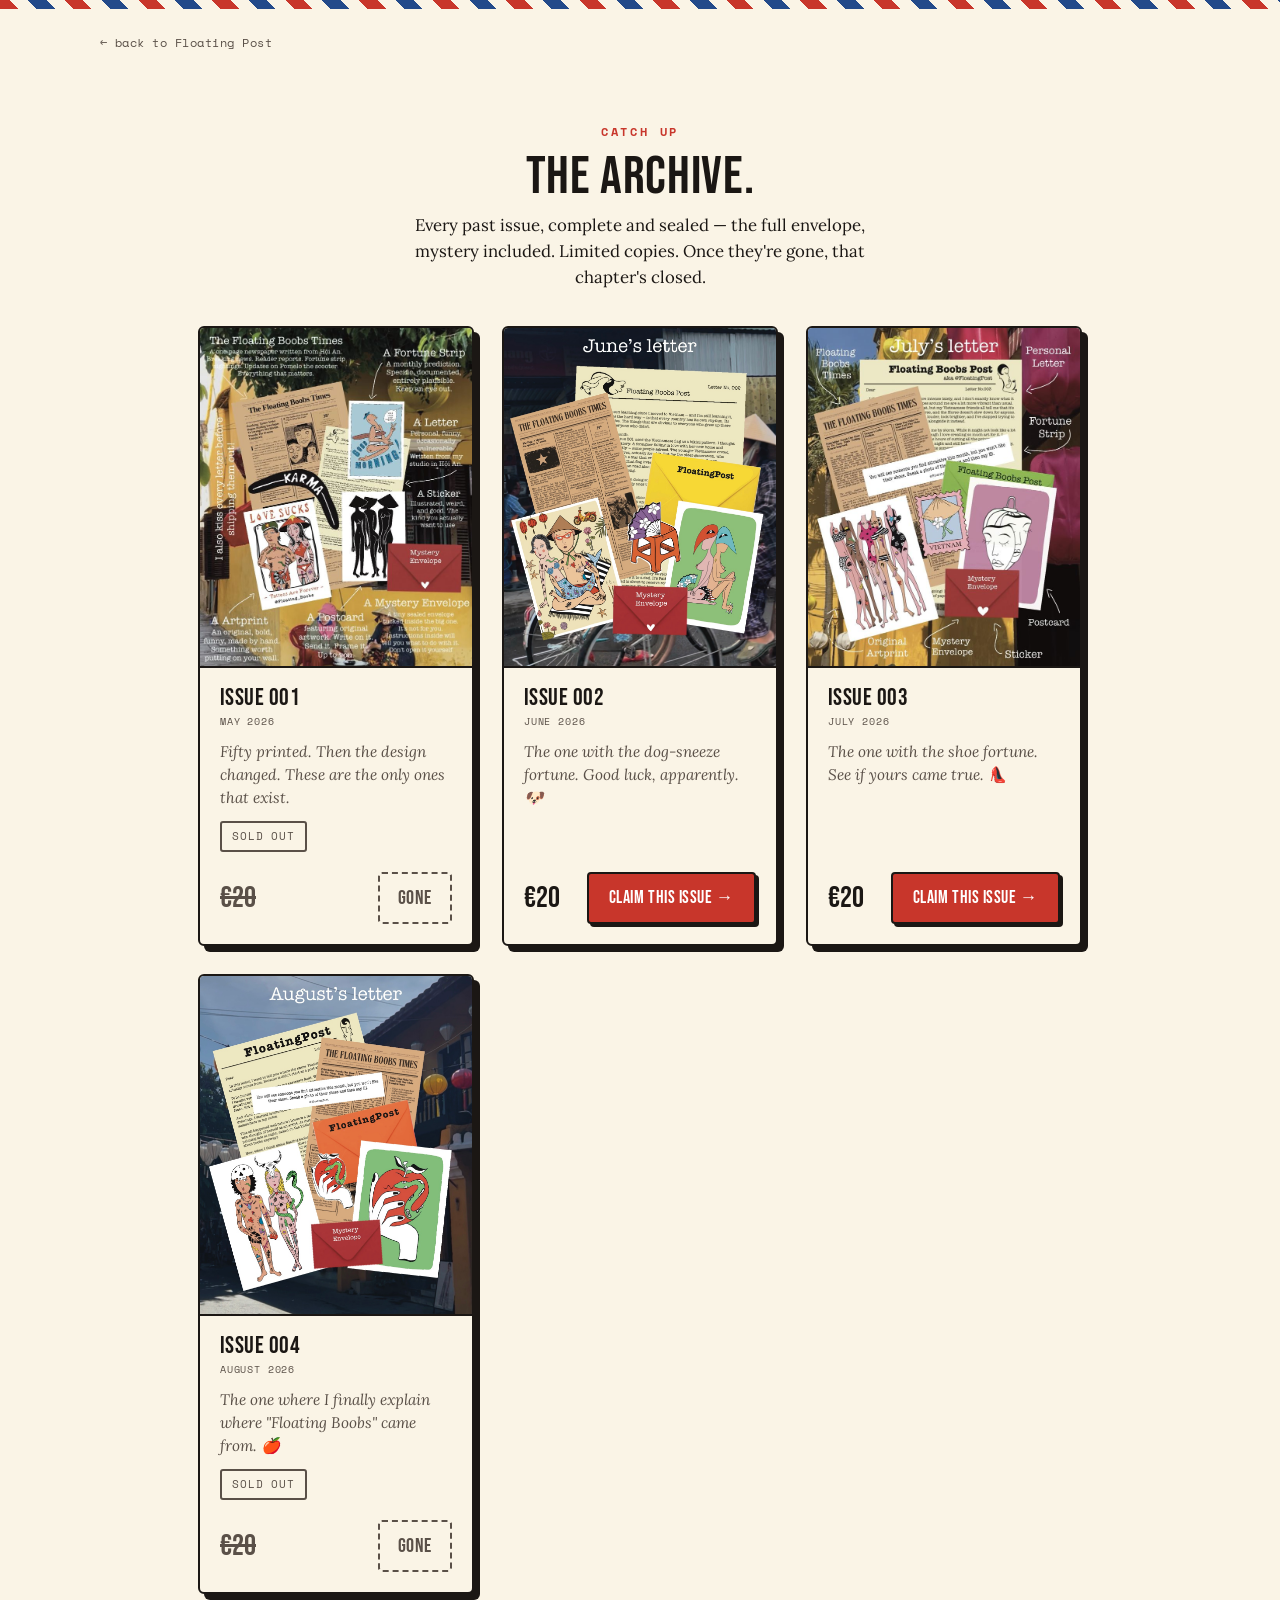
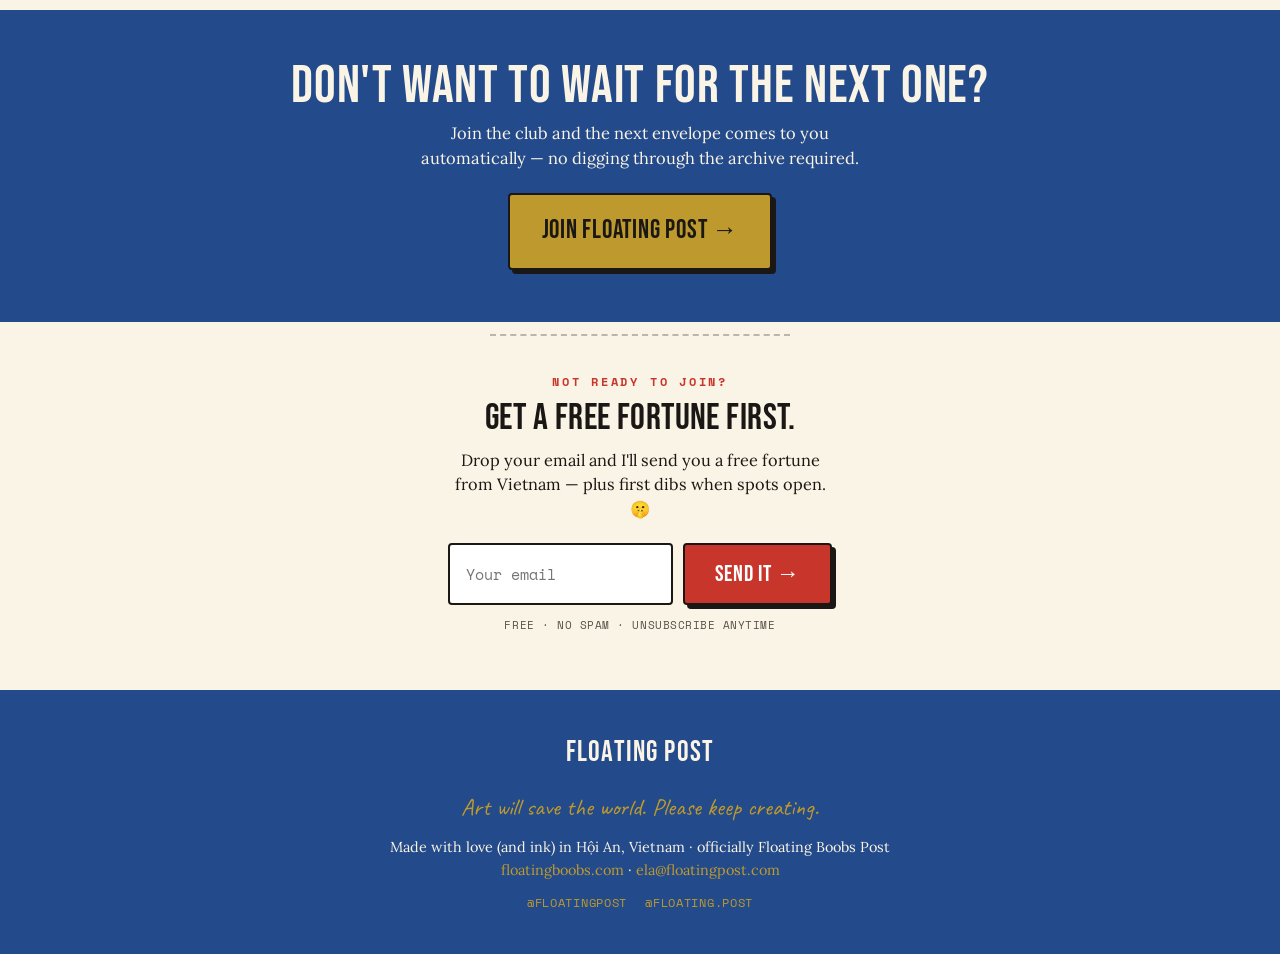
==== commit 9179156a: "Mark Issue 004 as sold out in archive and shop Updated archive card and shop card to indicate sold o" ====
--- a/archive.html
+++ b/archive.html
@@ -100,15 +100,16 @@
         </div>
       </div>
 
-      <div class="archive-card">
-        <img class="archive-img" src="archive-004.jpg" alt="Floating Post Issue 004 contents — August 2026">
+      <div class="archive-card archive-card--sold">
+        <img class="archive-img" src="archive-004.jpg" alt="Floating Post Issue 004 contents — August 2026, sold out">
         <div class="archive-body">
           <span class="archive-issue">Issue 004</span>
           <span class="archive-month">August 2026</span>
           <p class="archive-teaser">The one where I finally explain where "Floating Boobs" came from. 🍎</p>
-          <div class="archive-buy-row">
-            <span class="archive-price">&euro;20</span>
-            <a class="btn btn--red" href="https://buy.stripe.com/fZu8wQdhm7Fo0352YxcQU0k" target="_blank" data-checkout="archive-004">Claim this issue &rarr;</a>
+          <span class="badge">Sold out</span>
+          <div class="archive-buy-row">
+            <span class="archive-price">&euro;20</span>
+            <span class="archive-gone">Gone</span>
           </div>
         </div>
       </div>
@@ -137,11 +138,12 @@
         <p class="shop-price">&euro;20,00 EUR</p>
       </a>
 
-      <a class="shop-card" href="https://buy.stripe.com/fZu8wQdhm7Fo0352YxcQU0k" target="_blank" data-checkout="archive-004">
-        <img class="shop-img" src="archive-004.jpg" alt="Floating Post Issue 004 contents — August 2026">
+      <div class="shop-card shop-card--sold">
+        <img class="shop-img" src="archive-004.jpg" alt="Floating Post Issue 004 contents — August 2026, sold out">
         <h3 class="shop-title">Floating Post — Issue 004<br>August 2026</h3>
         <p class="shop-price">&euro;20,00 EUR</p>
-      </a>
+        <p class="shop-status">Sold out</p>
+      </div>
 
     </div>
   </div>
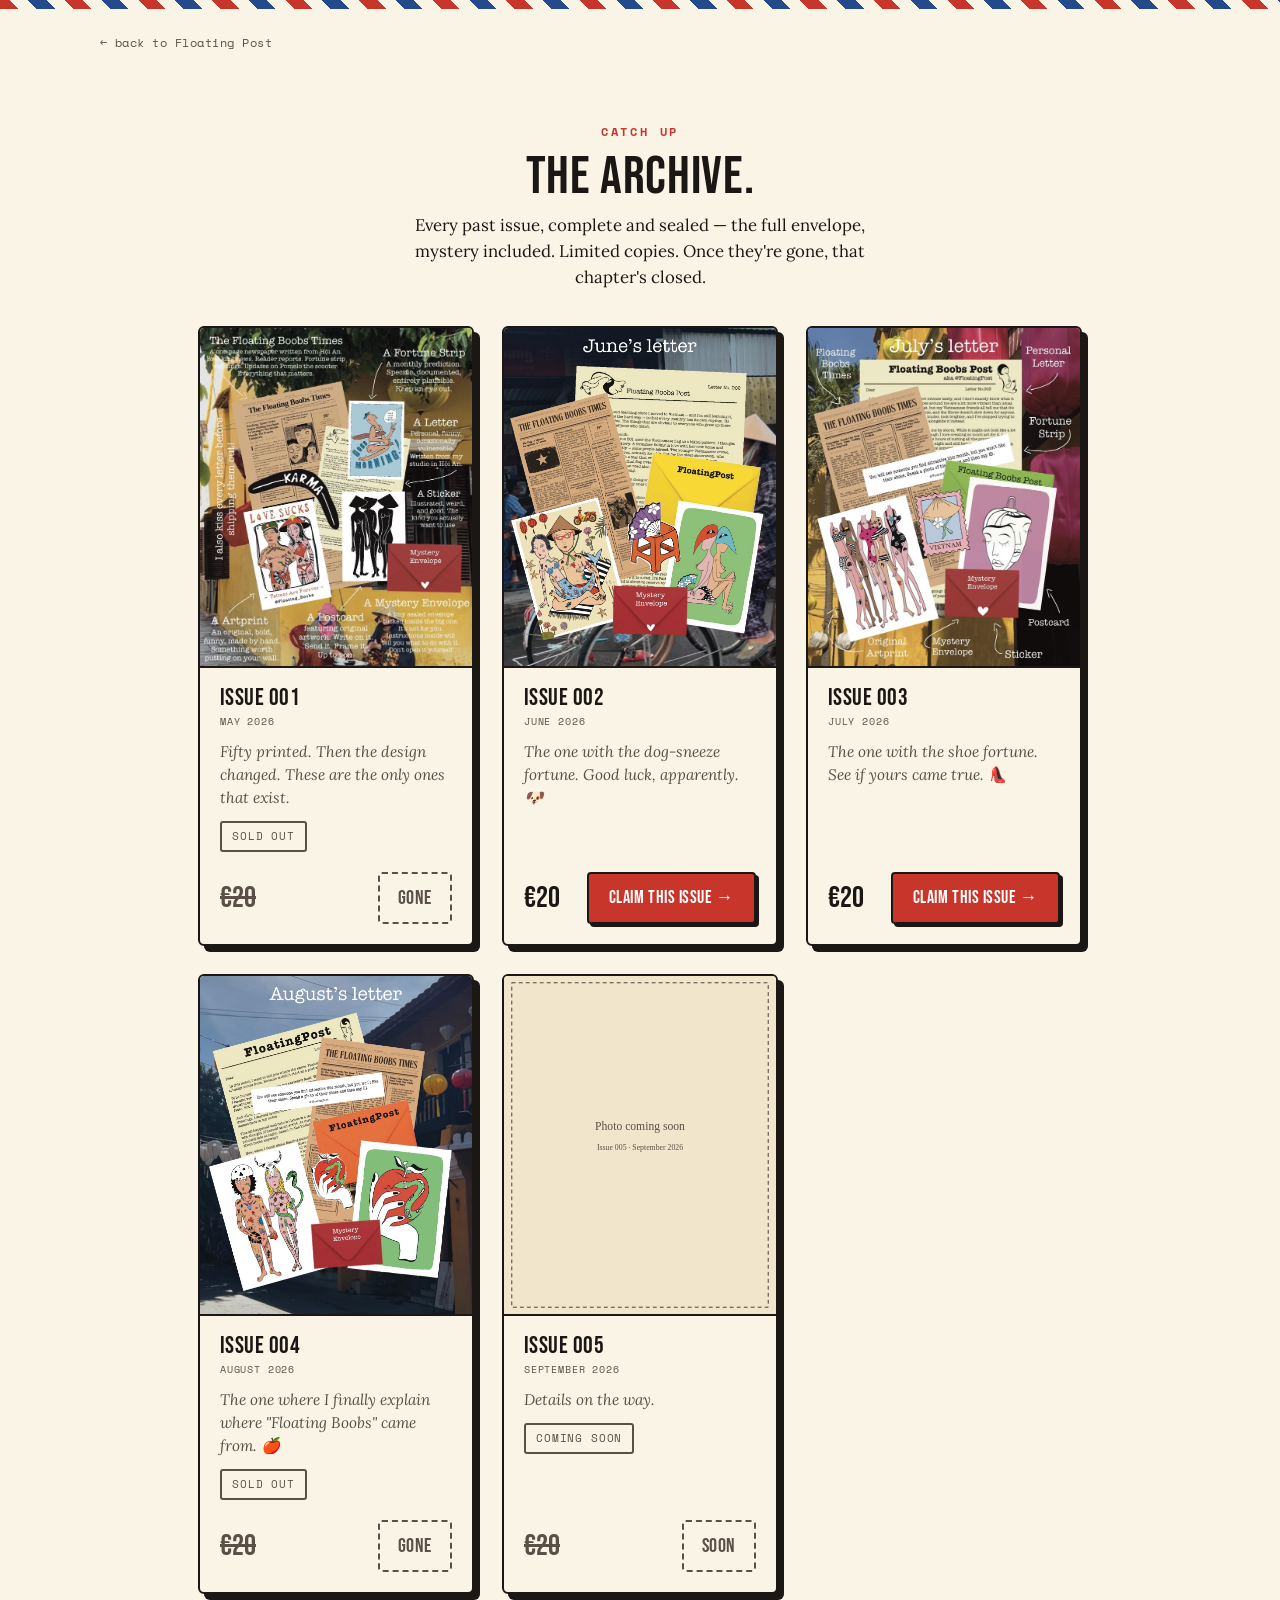
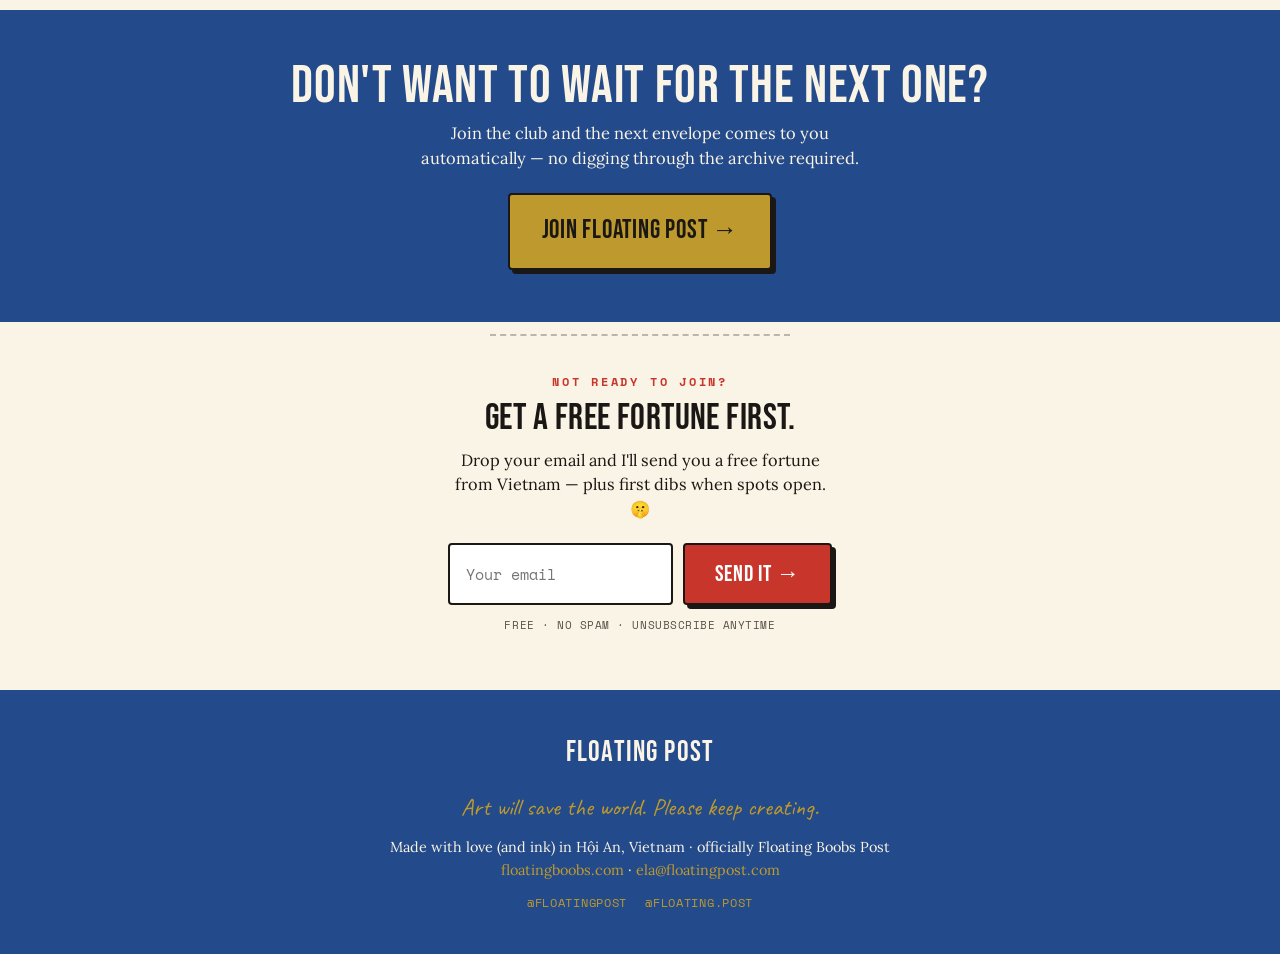
==== commit e522f008: "Add archive card for Floating Post Issue 005" ====
--- a/archive.html
+++ b/archive.html
@@ -114,6 +114,20 @@
         </div>
       </div>
 
+      <div class="archive-card archive-card--sold">
+        <img class="archive-img" src="archive-005.svg" alt="Floating Post Issue 005 — September 2026, photo coming soon">
+        <div class="archive-body">
+          <span class="archive-issue">Issue 005</span>
+          <span class="archive-month">September 2026</span>
+          <p class="archive-teaser">Details on the way.</p>
+          <span class="badge">Coming soon</span>
+          <div class="archive-buy-row">
+            <span class="archive-price">&euro;20</span>
+            <span class="archive-gone">Soon</span>
+          </div>
+        </div>
+      </div>
+
     </div>
 
     <!-- mobile: plain shop-style layout, image + title + price -->
@@ -143,6 +157,13 @@
         <h3 class="shop-title">Floating Post — Issue 004<br>August 2026</h3>
         <p class="shop-price">&euro;20,00 EUR</p>
         <p class="shop-status">Sold out</p>
+      </div>
+
+      <div class="shop-card shop-card--sold">
+        <img class="shop-img" src="archive-005.svg" alt="Floating Post Issue 005 — September 2026, photo coming soon">
+        <h3 class="shop-title">Floating Post — Issue 005<br>September 2026</h3>
+        <p class="shop-price">&euro;20,00 EUR</p>
+        <p class="shop-status">Coming soon</p>
       </div>
 
     </div>
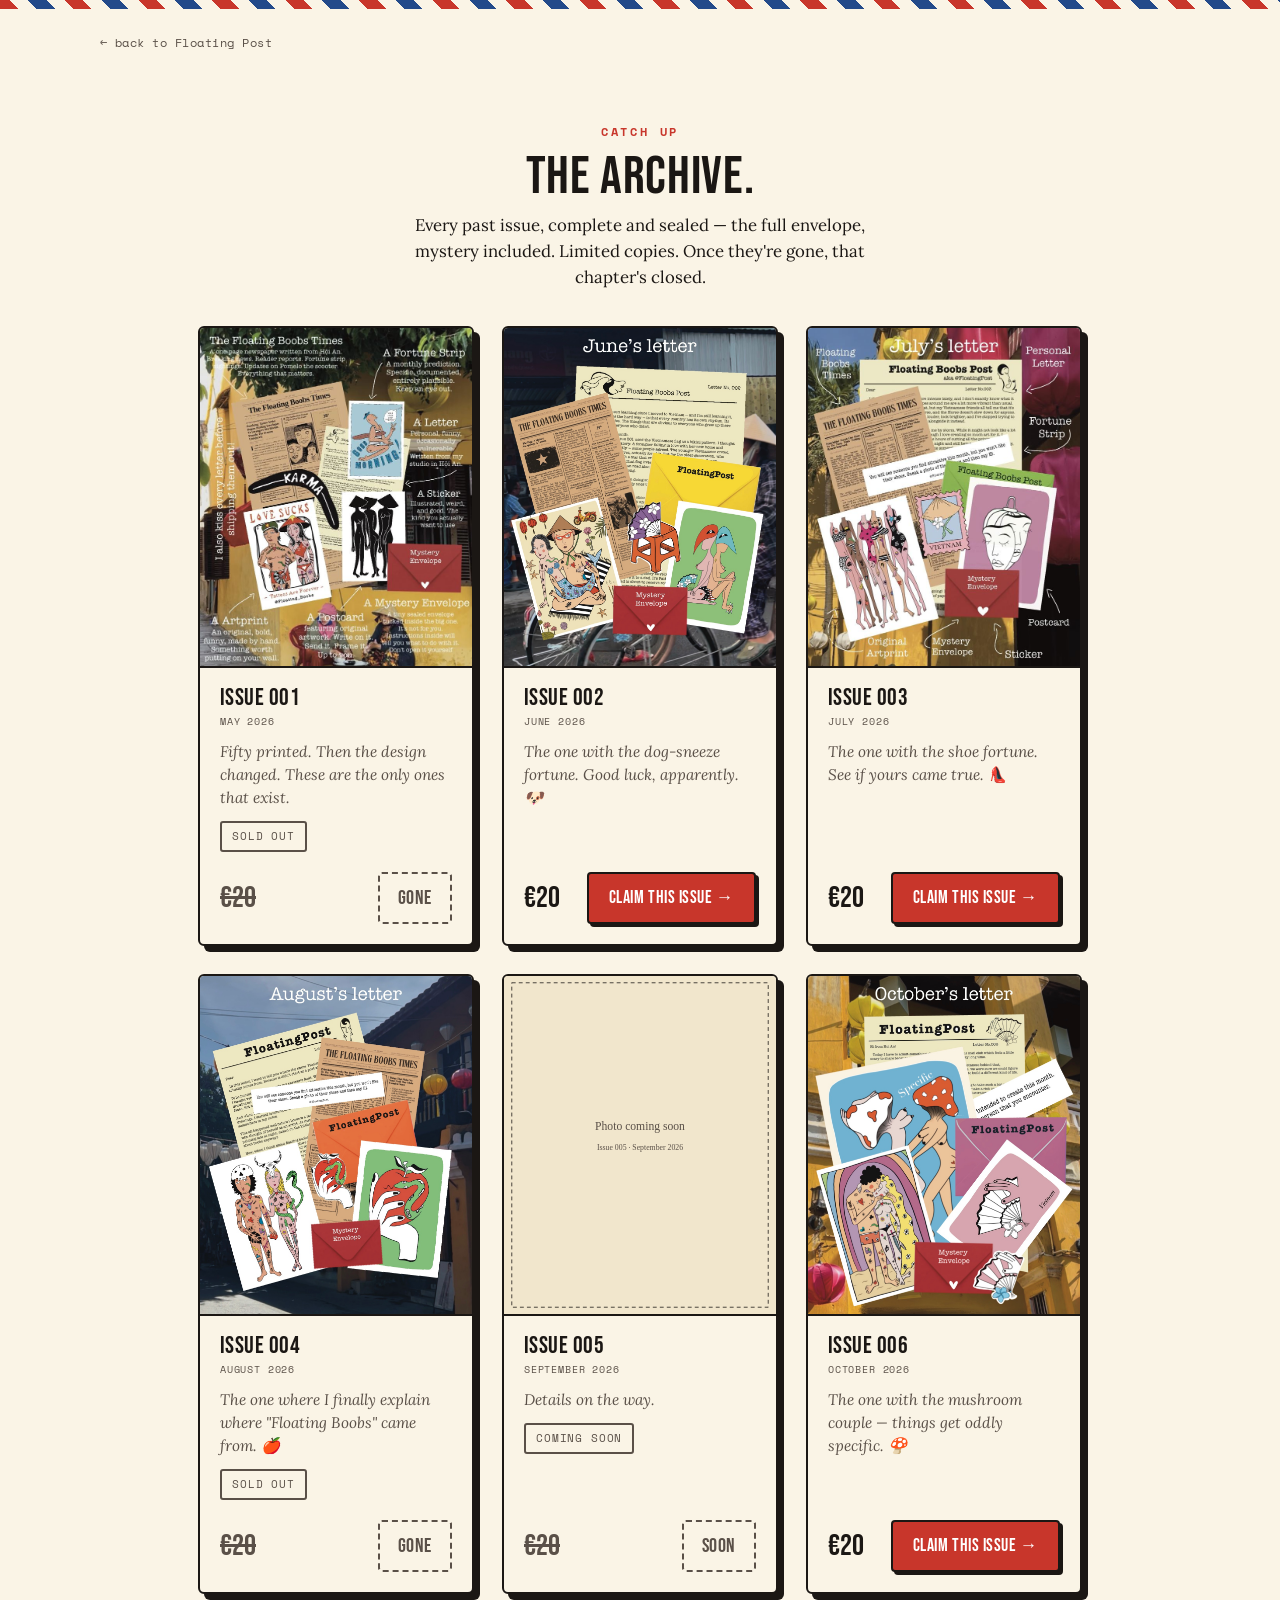
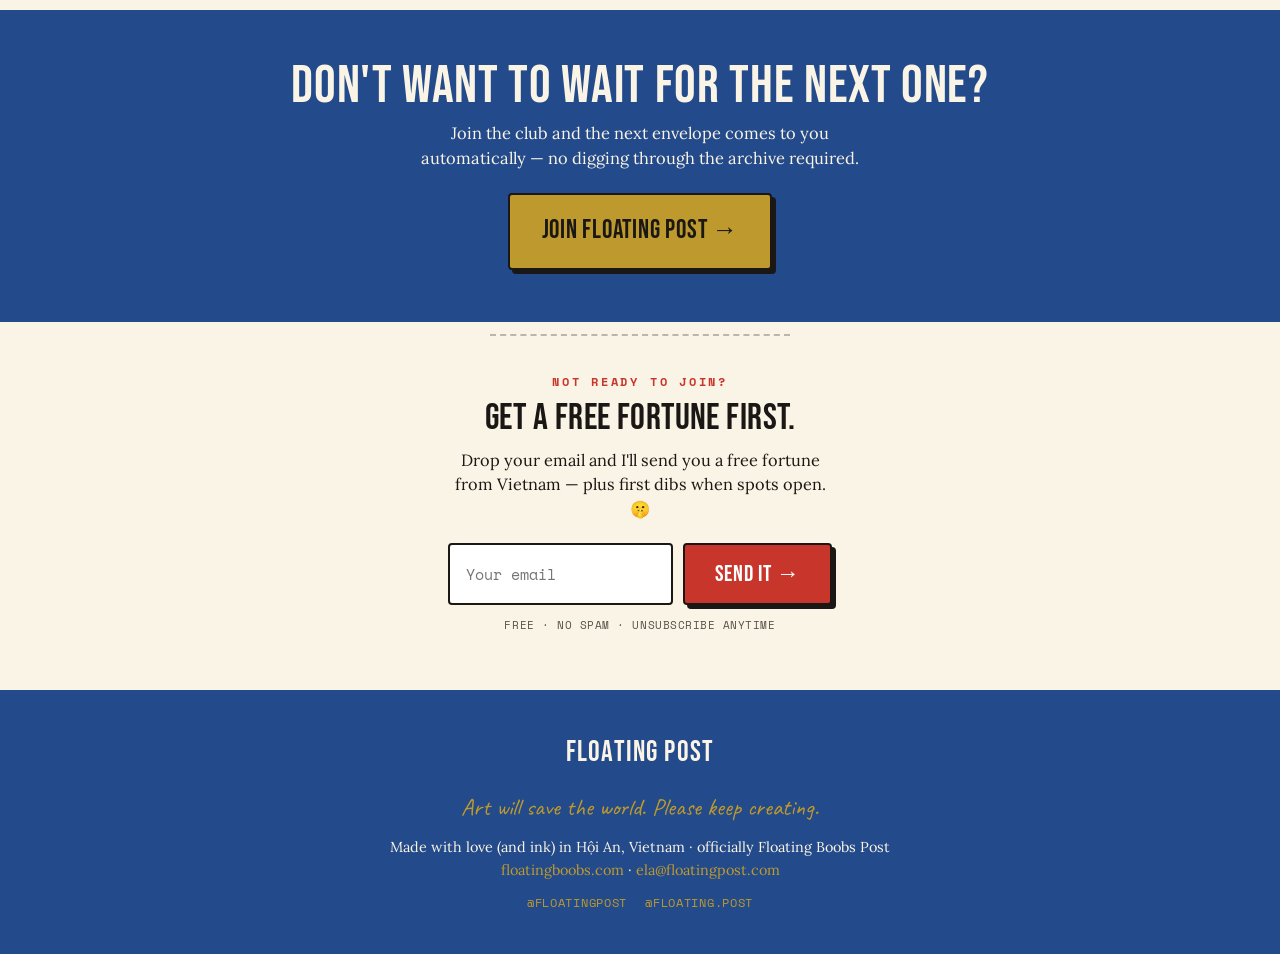
==== commit 0abf0d2d: "Add archive card for October 2026 issue" ====
--- a/archive.html
+++ b/archive.html
@@ -128,6 +128,19 @@
         </div>
       </div>
 
+      <div class="archive-card">
+        <img class="archive-img" src="october.jpg" alt="Floating Post Issue 006 contents — October 2026">
+        <div class="archive-body">
+          <span class="archive-issue">Issue 006</span>
+          <span class="archive-month">October 2026</span>
+          <p class="archive-teaser">The one with the mushroom couple — things get oddly specific. 🍄</p>
+          <div class="archive-buy-row">
+            <span class="archive-price">&euro;20</span>
+            <a class="btn btn--red" href="https://buy.stripe.com/14A00kdhm0cW7vxdDbcQU0n" target="_blank" data-checkout="archive-006">Claim this issue &rarr;</a>
+          </div>
+        </div>
+      </div>
+
     </div>
 
     <!-- mobile: plain shop-style layout, image + title + price -->
@@ -165,6 +178,12 @@
         <p class="shop-price">&euro;20,00 EUR</p>
         <p class="shop-status">Coming soon</p>
       </div>
+
+      <a class="shop-card" href="https://buy.stripe.com/14A00kdhm0cW7vxdDbcQU0n" target="_blank" data-checkout="archive-006">
+        <img class="shop-img" src="october.jpg" alt="Floating Post Issue 006 contents — October 2026">
+        <h3 class="shop-title">Floating Post — Issue 006<br>October 2026</h3>
+        <p class="shop-price">&euro;20,00 EUR</p>
+      </a>
 
     </div>
   </div>
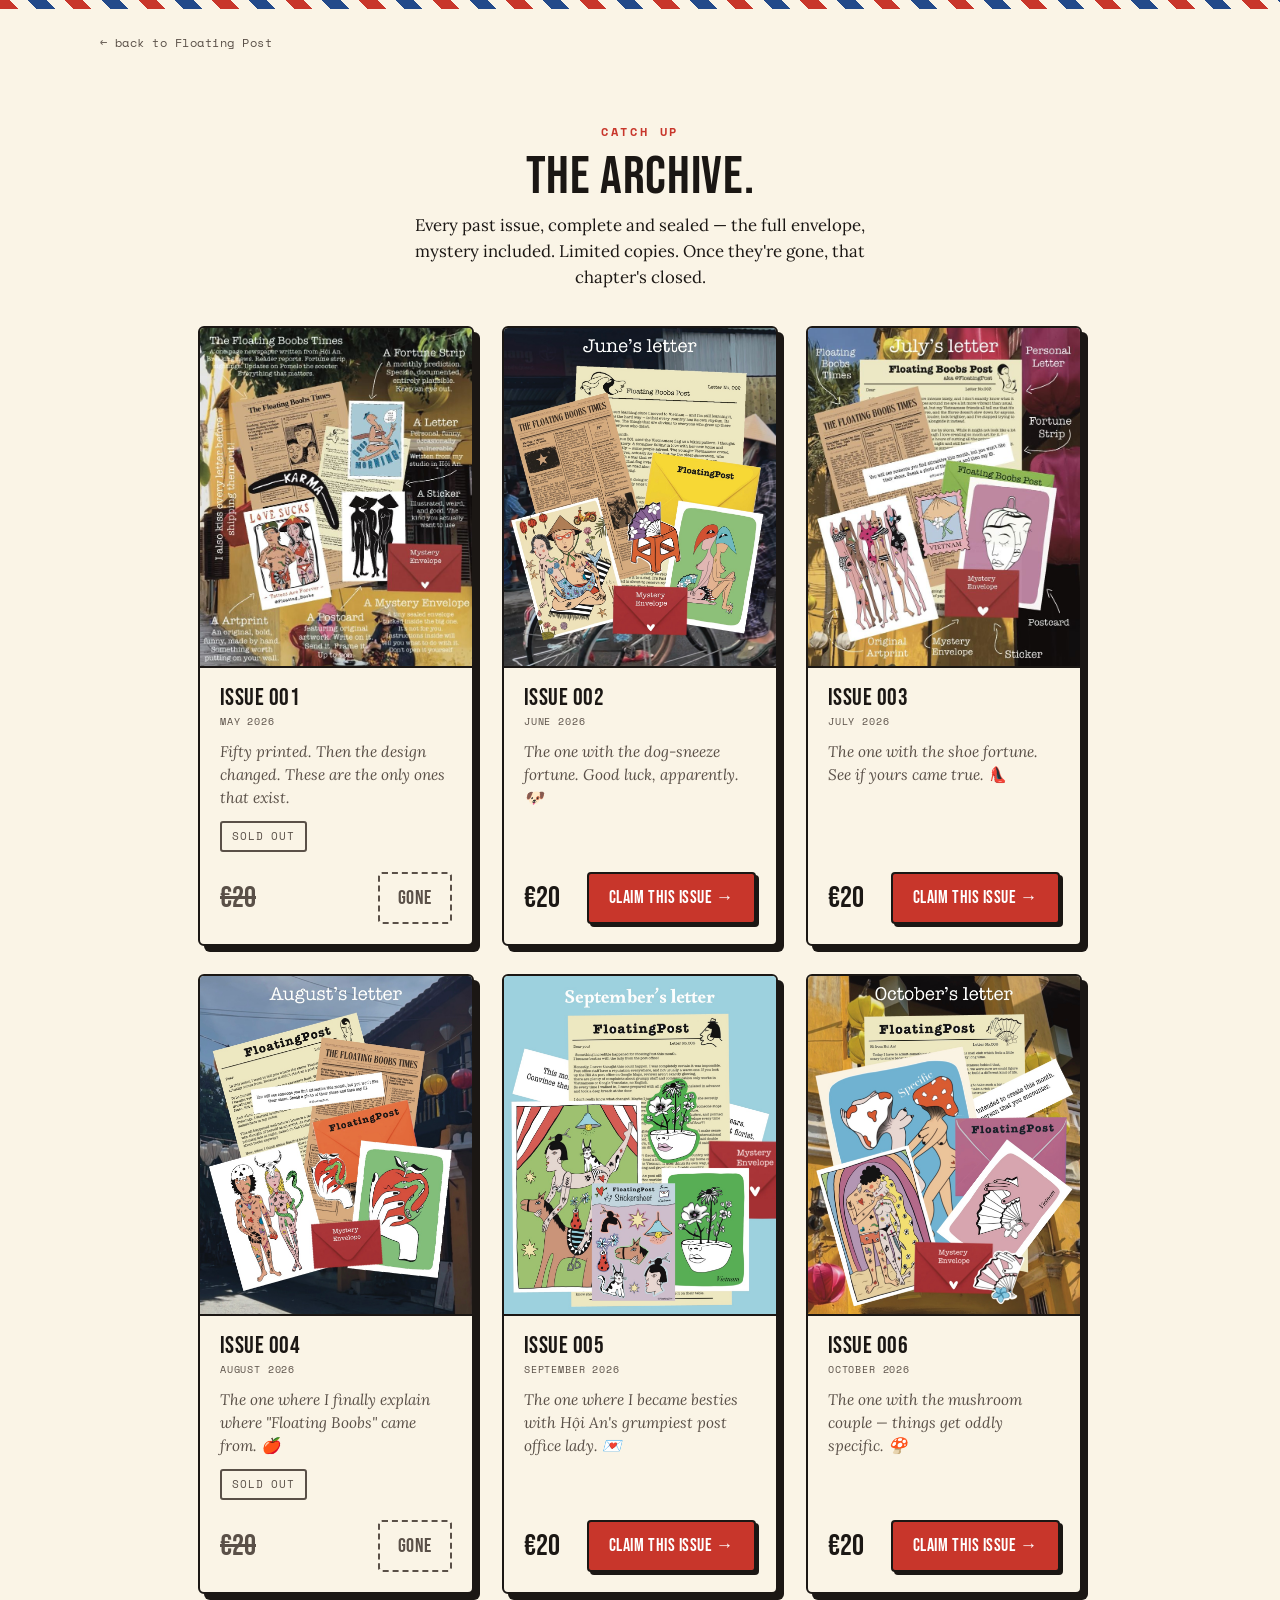
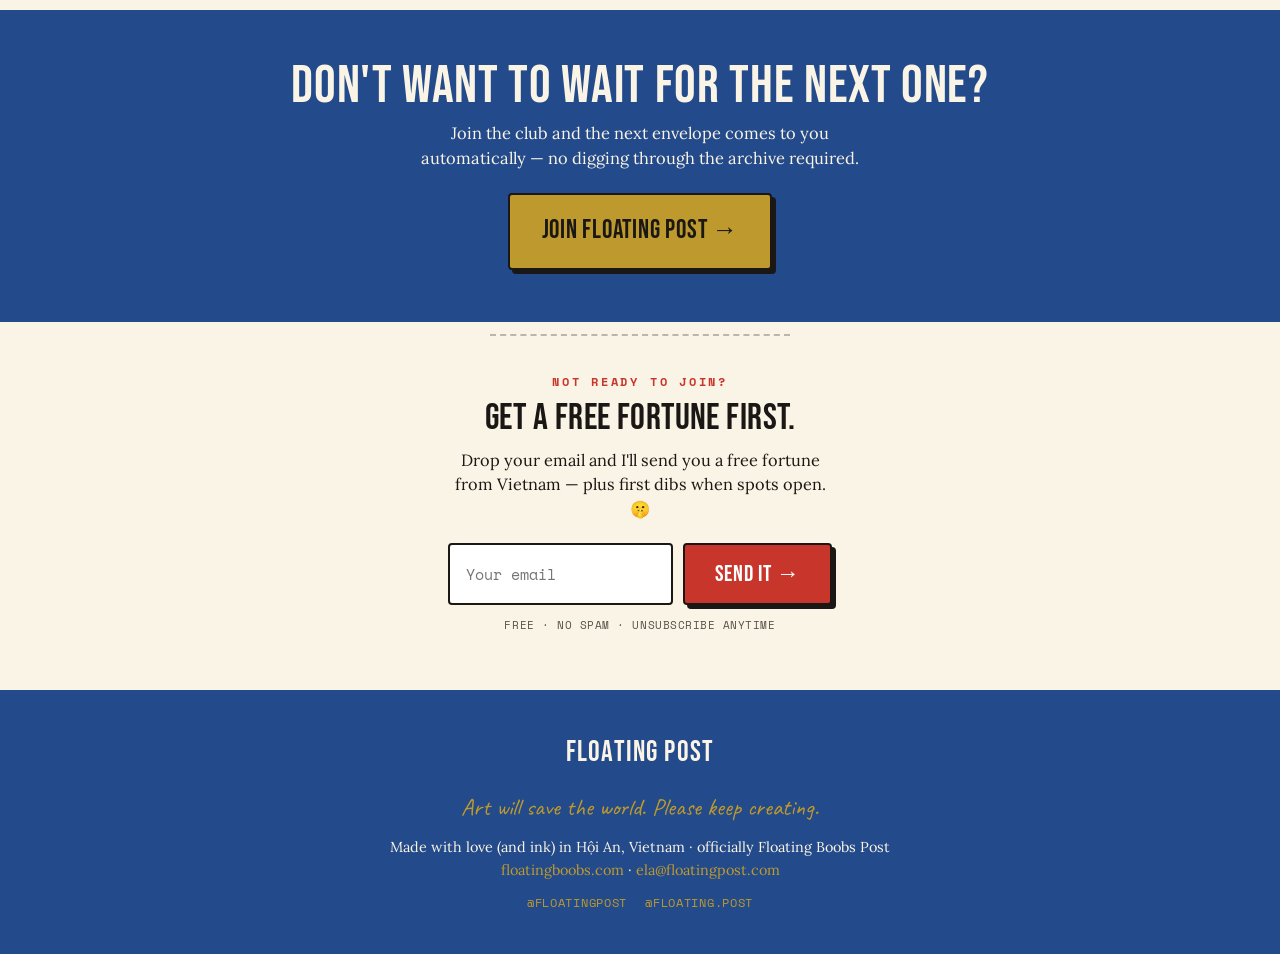
==== commit aba8a60a: "Revise archive and shop card for Issue 005 Updated the archive card and shop card for Issue 005 with" ====
--- a/archive.html
+++ b/archive.html
@@ -114,16 +114,15 @@
         </div>
       </div>
 
-      <div class="archive-card archive-card--sold">
-        <img class="archive-img" src="archive-005.svg" alt="Floating Post Issue 005 — September 2026, photo coming soon">
+      <div class="archive-card">
+        <img class="archive-img" src="september.jpg" alt="Floating Post Issue 005 contents — September 2026">
         <div class="archive-body">
           <span class="archive-issue">Issue 005</span>
           <span class="archive-month">September 2026</span>
-          <p class="archive-teaser">Details on the way.</p>
-          <span class="badge">Coming soon</span>
-          <div class="archive-buy-row">
-            <span class="archive-price">&euro;20</span>
-            <span class="archive-gone">Soon</span>
+          <p class="archive-teaser">The one where I became besties with Hội An's grumpiest post office lady. 💌</p>
+          <div class="archive-buy-row">
+            <span class="archive-price">&euro;20</span>
+            <a class="btn btn--red" href="https://buy.stripe.com/9B6bJ2elqe3M4jl7eNcQU0o" target="_blank" data-checkout="archive-005">Claim this issue &rarr;</a>
           </div>
         </div>
       </div>
@@ -172,12 +171,11 @@
         <p class="shop-status">Sold out</p>
       </div>
 
-      <div class="shop-card shop-card--sold">
-        <img class="shop-img" src="archive-005.svg" alt="Floating Post Issue 005 — September 2026, photo coming soon">
+      <a class="shop-card" href="https://buy.stripe.com/9B6bJ2elqe3M4jl7eNcQU0o" target="_blank" data-checkout="archive-005">
+        <img class="shop-img" src="september.jpg" alt="Floating Post Issue 005 contents — September 2026">
         <h3 class="shop-title">Floating Post — Issue 005<br>September 2026</h3>
         <p class="shop-price">&euro;20,00 EUR</p>
-        <p class="shop-status">Coming soon</p>
-      </div>
+      </a>
 
       <a class="shop-card" href="https://buy.stripe.com/14A00kdhm0cW7vxdDbcQU0n" target="_blank" data-checkout="archive-006">
         <img class="shop-img" src="october.jpg" alt="Floating Post Issue 006 contents — October 2026">
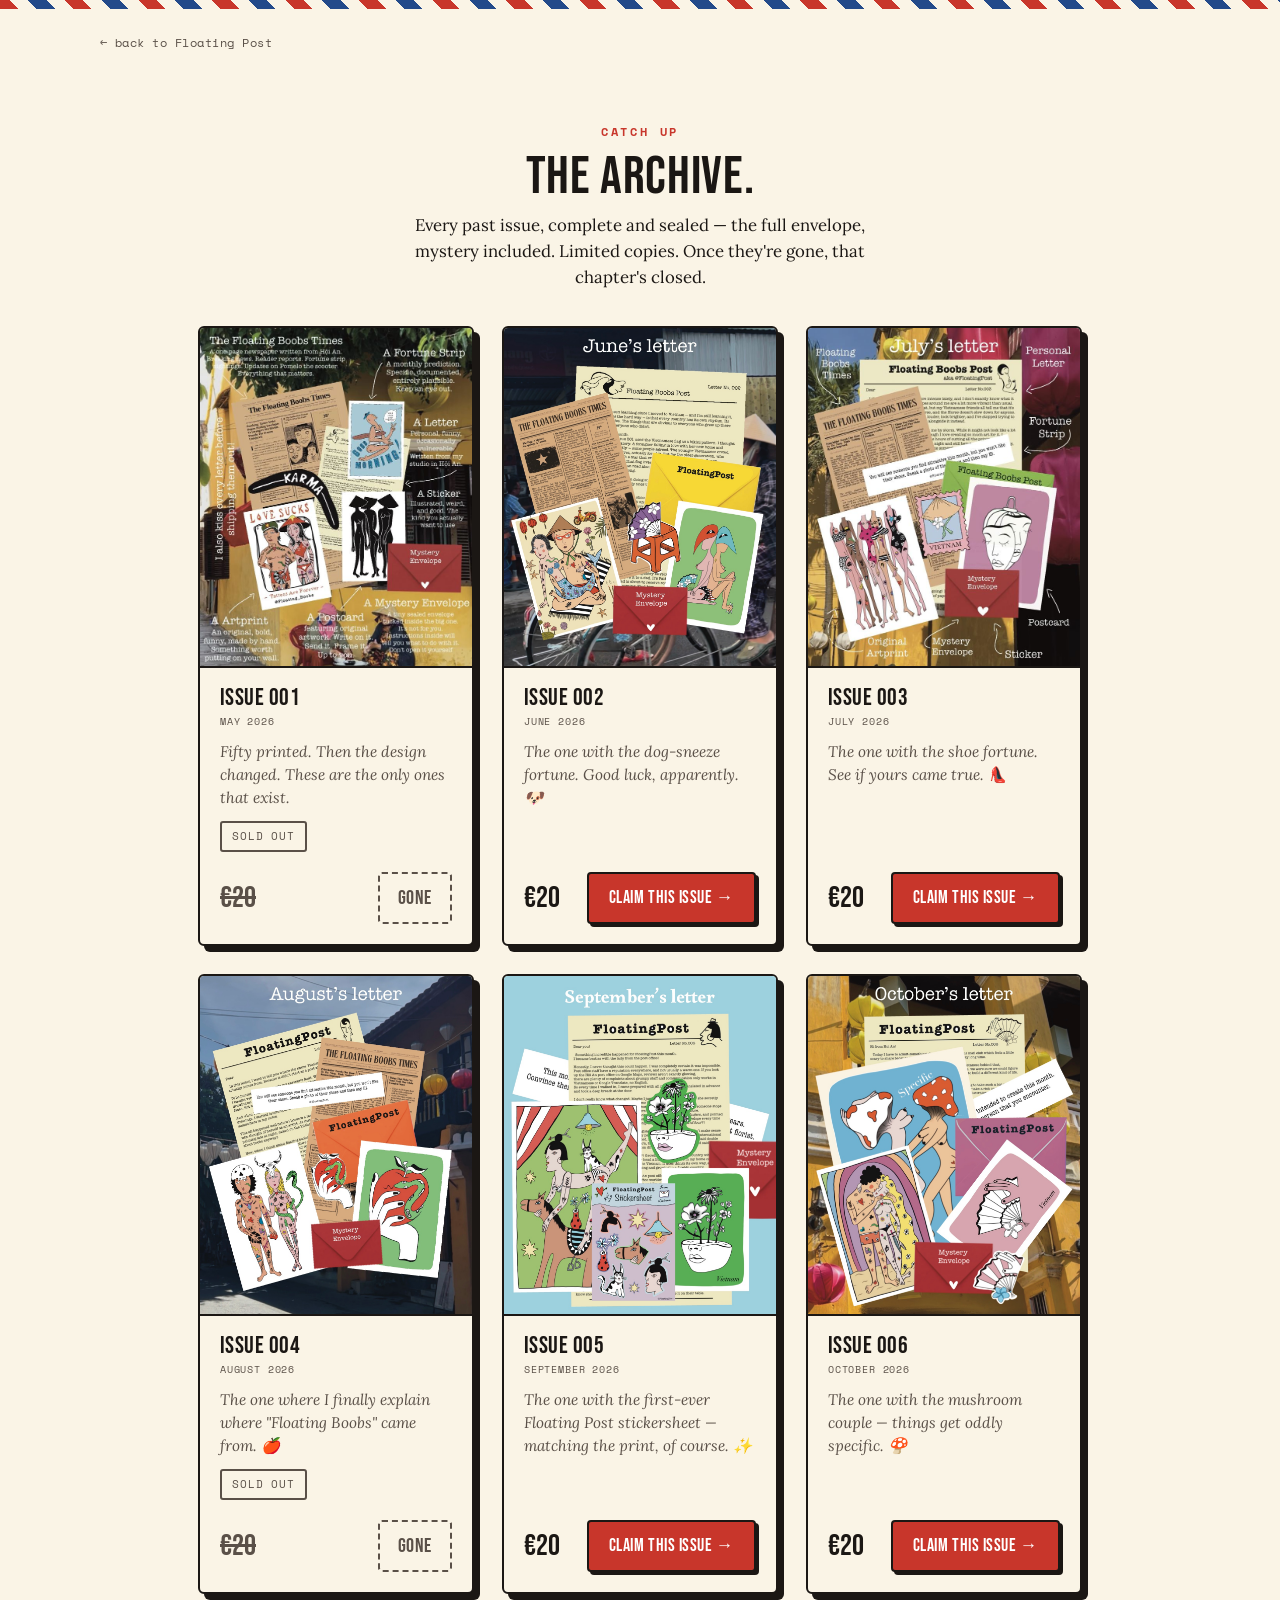
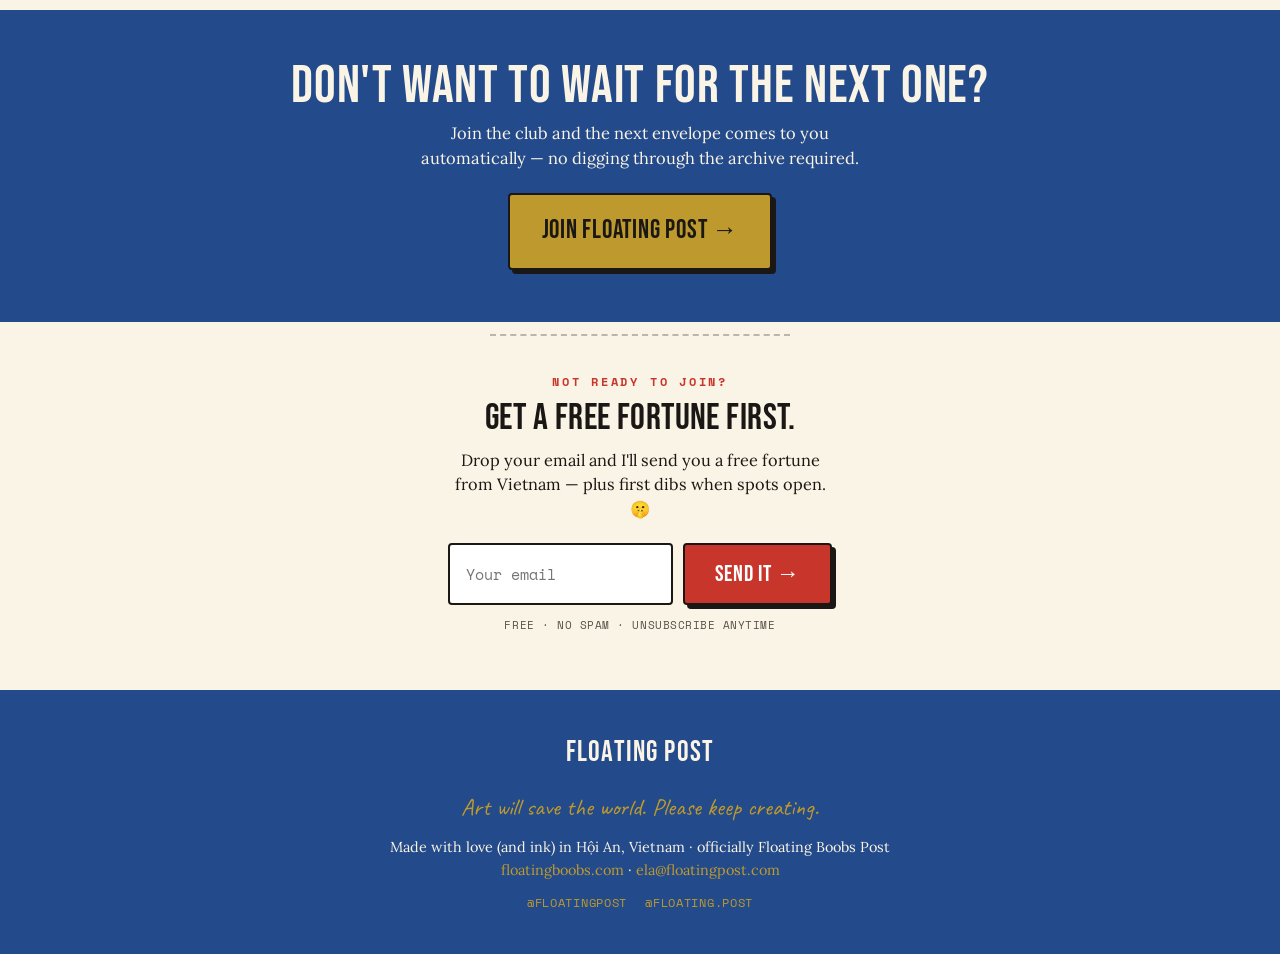
==== commit 9c40be05: "Update teaser text for September 2026 issue" ====
--- a/archive.html
+++ b/archive.html
@@ -119,7 +119,7 @@
         <div class="archive-body">
           <span class="archive-issue">Issue 005</span>
           <span class="archive-month">September 2026</span>
-          <p class="archive-teaser">The one where I became besties with Hội An's grumpiest post office lady. 💌</p>
+          <p class="archive-teaser">The one with the first-ever Floating Post stickersheet — matching the print, of course. ✨</p>
           <div class="archive-buy-row">
             <span class="archive-price">&euro;20</span>
             <a class="btn btn--red" href="https://buy.stripe.com/9B6bJ2elqe3M4jl7eNcQU0o" target="_blank" data-checkout="archive-005">Claim this issue &rarr;</a>
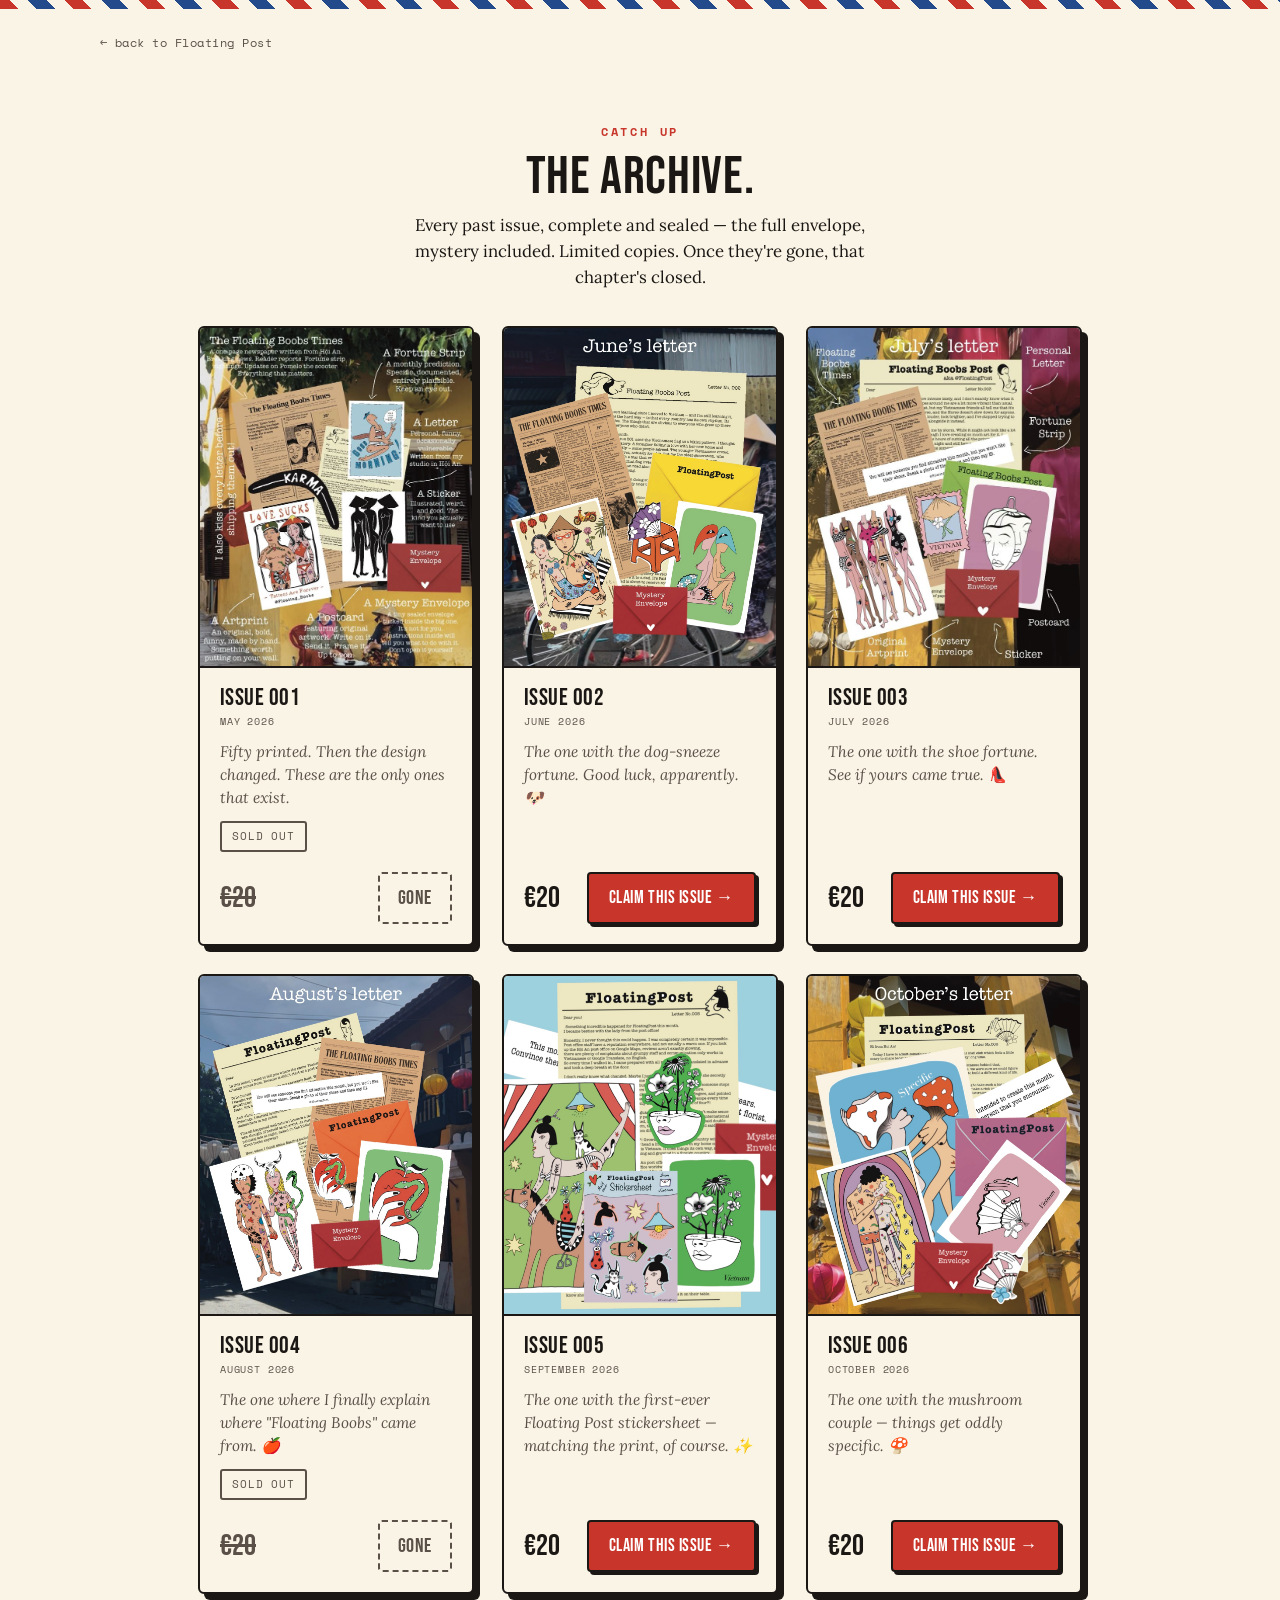
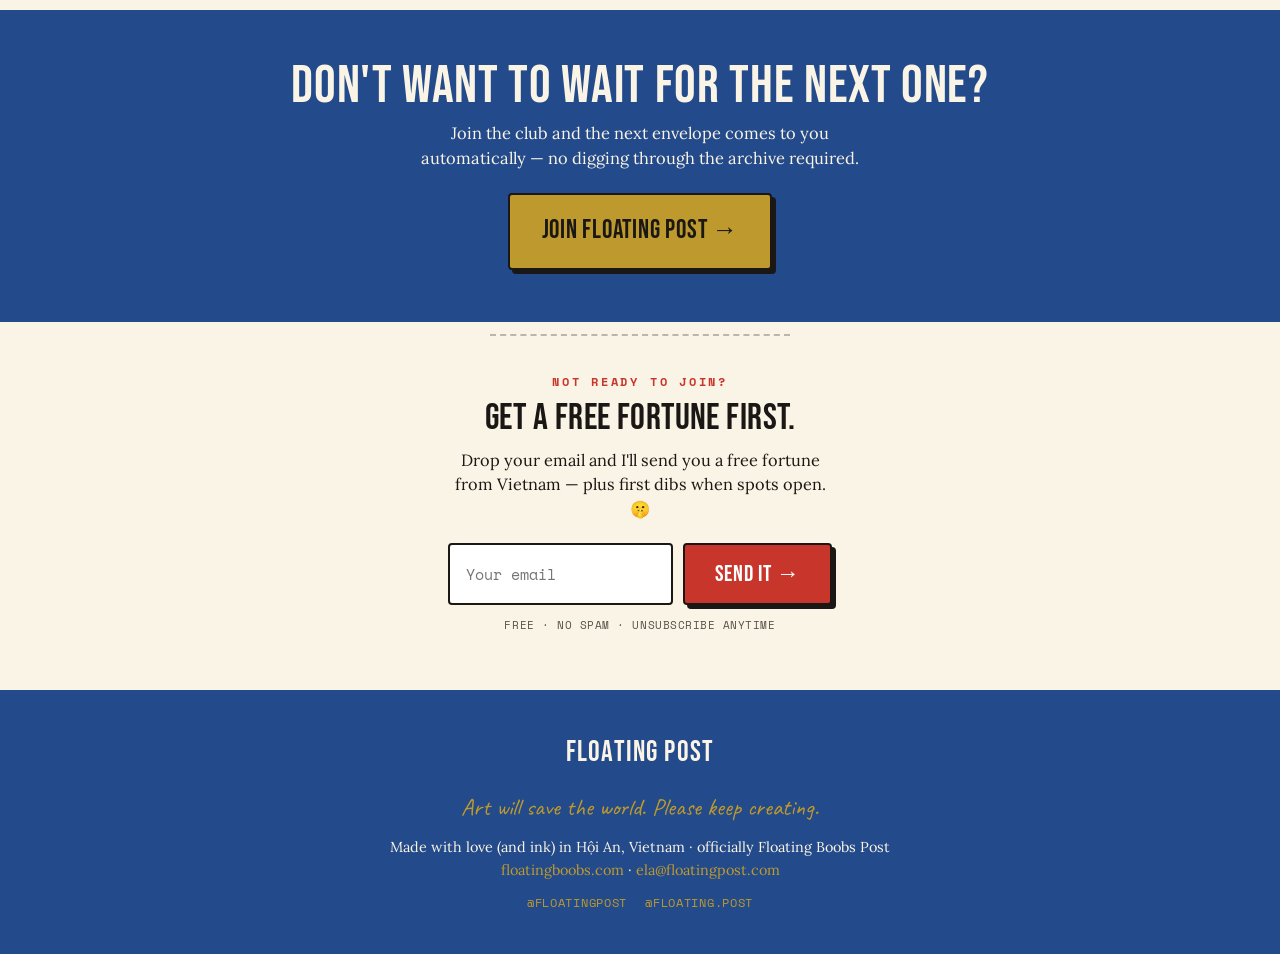
==== commit 3cb1d2d5: "Update image source from 'september.jpg' to 'sept.jpg'" ====
--- a/archive.html
+++ b/archive.html
@@ -115,7 +115,7 @@
       </div>
 
       <div class="archive-card">
-        <img class="archive-img" src="september.jpg" alt="Floating Post Issue 005 contents — September 2026">
+        <img class="archive-img" src="sept.jpg" alt="Floating Post Issue 005 contents — September 2026">
         <div class="archive-body">
           <span class="archive-issue">Issue 005</span>
           <span class="archive-month">September 2026</span>
@@ -172,7 +172,7 @@
       </div>
 
       <a class="shop-card" href="https://buy.stripe.com/9B6bJ2elqe3M4jl7eNcQU0o" target="_blank" data-checkout="archive-005">
-        <img class="shop-img" src="september.jpg" alt="Floating Post Issue 005 contents — September 2026">
+        <img class="shop-img" src="sept.jpg" alt="Floating Post Issue 005 contents — September 2026">
         <h3 class="shop-title">Floating Post — Issue 005<br>September 2026</h3>
         <p class="shop-price">&euro;20,00 EUR</p>
       </a>
